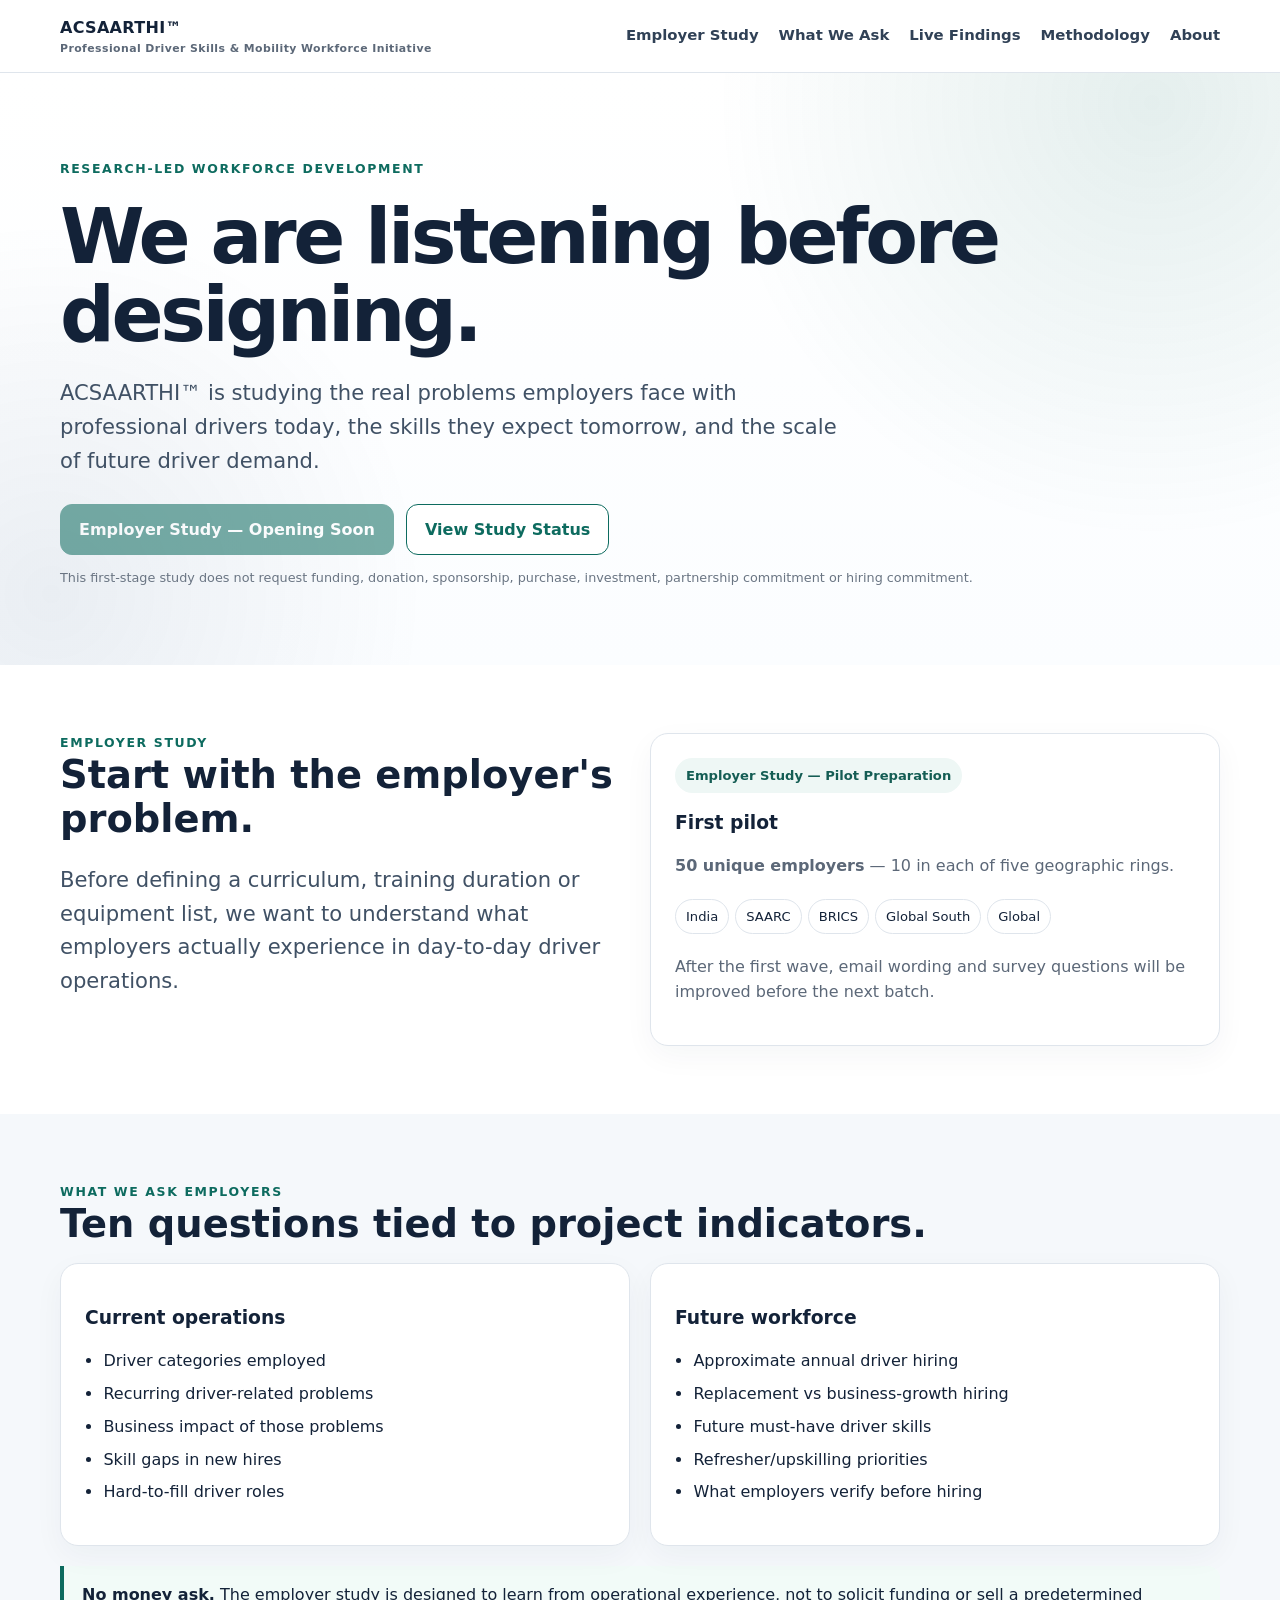
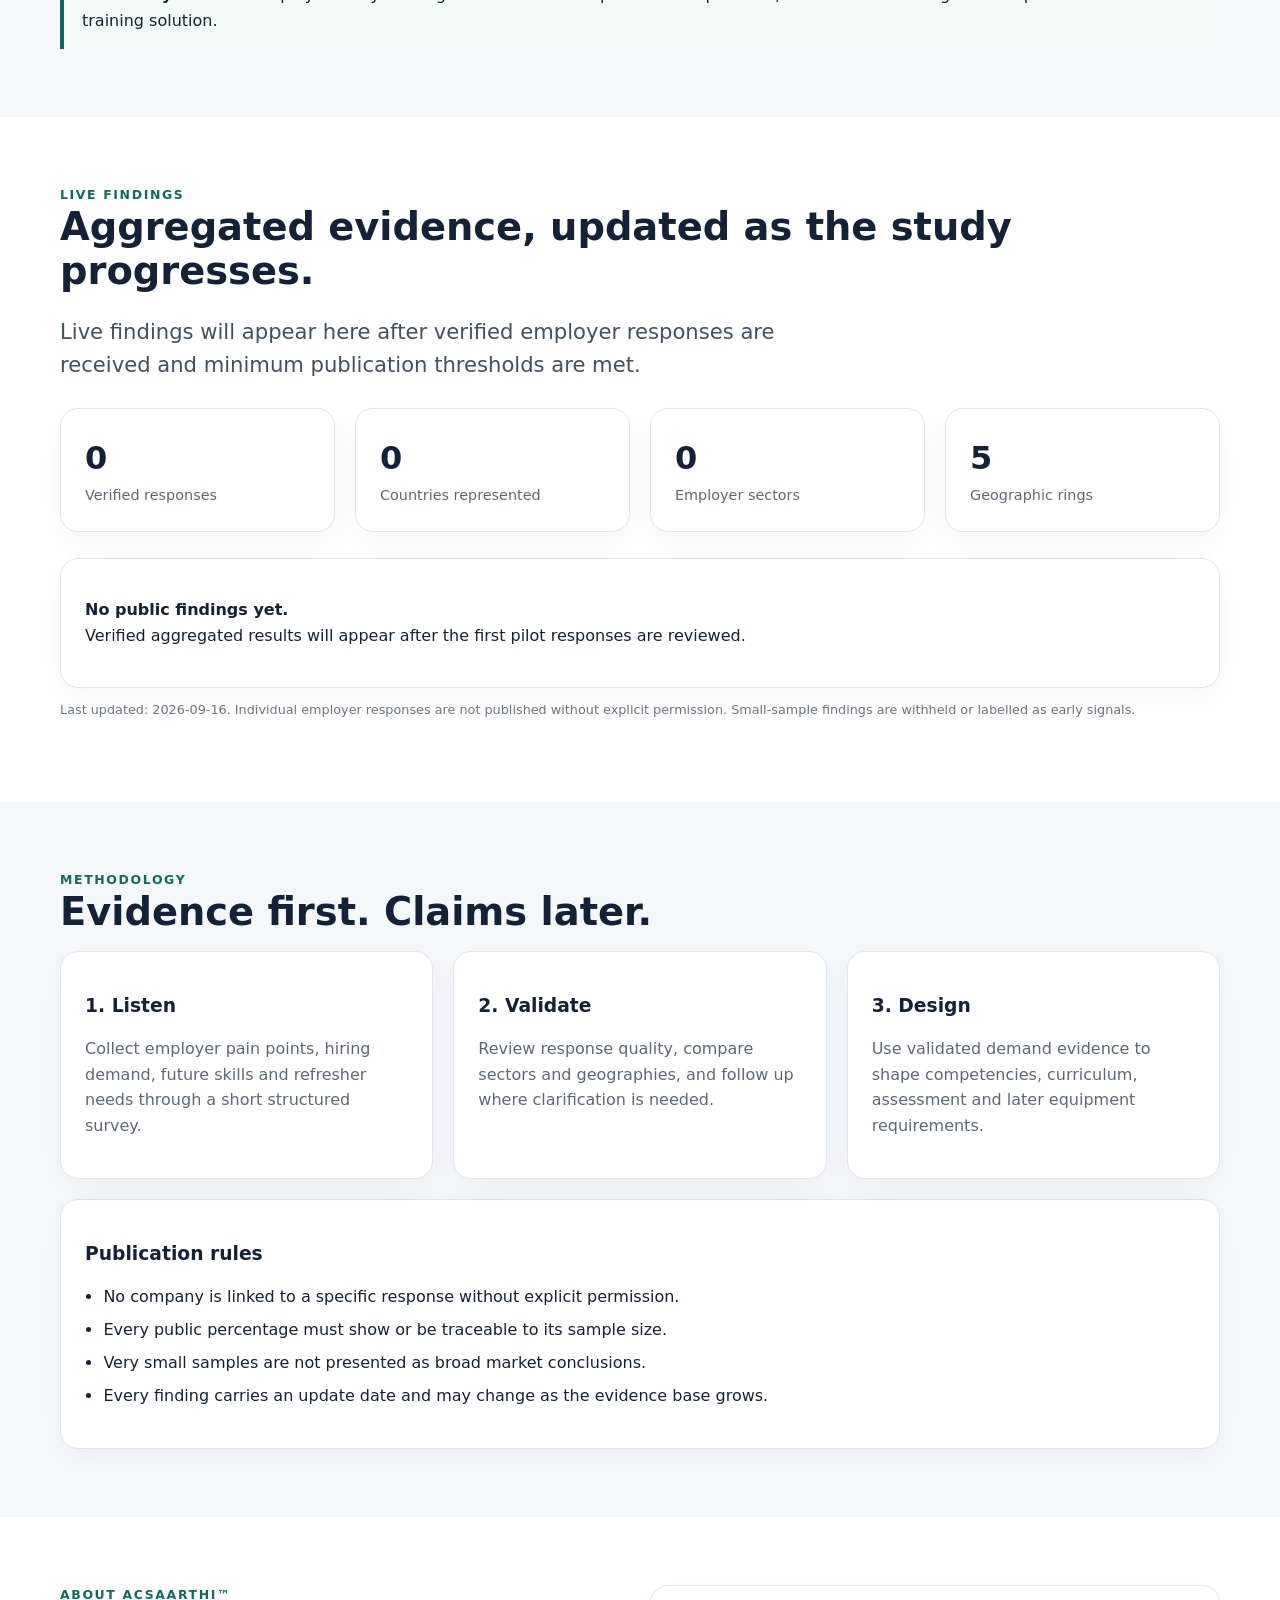
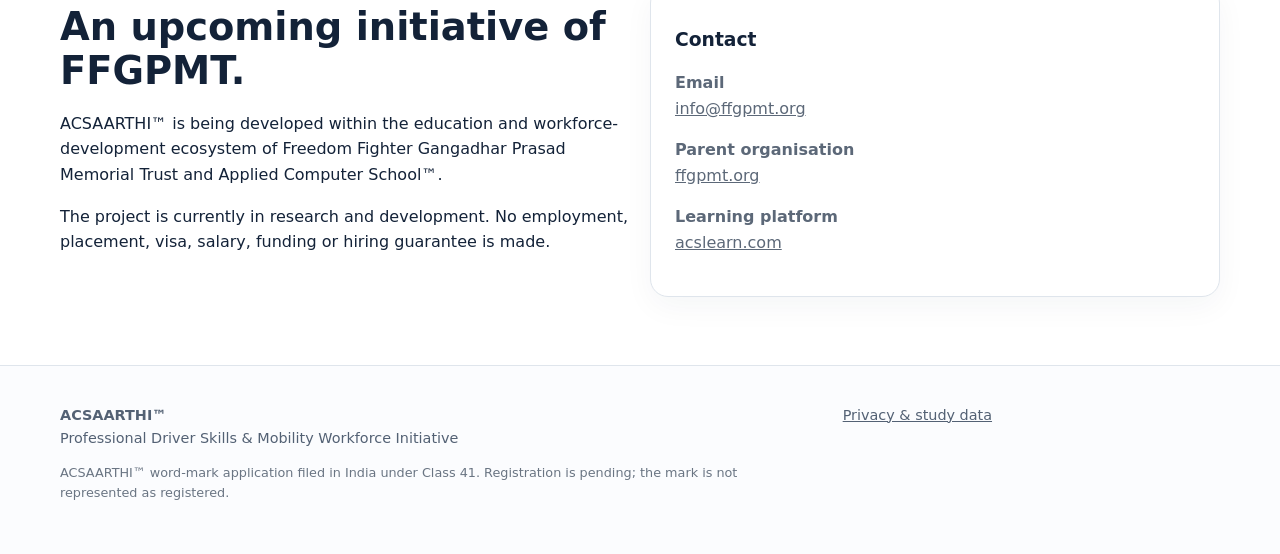
==== index.html @ 0176ae98 "Add files via upload" ====
<!doctype html><html lang="en"><head><meta charset="utf-8"><meta name="viewport" content="width=device-width,initial-scale=1"><title>ACSAARTHI™ | Professional Driver Skills & Mobility Workforce Initiative</title><meta name="description" content="ACSAARTHI™ is an evidence-led initiative studying employer driver-workforce problems, hiring demand, future skills and refresher needs before designing training solutions."><link rel="canonical" href="https://acsaarthi.com/"><link rel="stylesheet" href="styles.css"><meta property="og:title" content="ACSAARTHI™"><meta property="og:description" content="We are listening before designing. Employer-led evidence for professional driver skills and mobility workforce development."><meta property="og:url" content="https://acsaarthi.com/"><meta property="og:type" content="website"></head><body><header class="site-header"><div class="container nav"><a class="brand" href="/">ACSAARTHI™<small>Professional Driver Skills & Mobility Workforce Initiative</small></a><nav class="nav-links"><a href="#study">Employer Study</a><a href="#questions">What We Ask</a><a href="#findings">Live Findings</a><a href="#methodology">Methodology</a><a href="#about">About</a></nav></div></header><main><section class="hero"><div class="container"><div class="eyebrow">Research-led workforce development</div><h1>We are listening before designing.</h1><p class="lead">ACSAARTHI™ is studying the real problems employers face with professional drivers today, the skills they expect tomorrow, and the scale of future driver demand.</p><div class="actions"><a class="btn disabled" aria-disabled="true" href="#">Employer Study — Opening Soon</a><a class="btn secondary" href="#findings">View Study Status</a></div><p class="legal">This first-stage study does not request funding, donation, sponsorship, purchase, investment, partnership commitment or hiring commitment.</p></div></section><section id="study"><div class="container grid grid-2"><div><div class="eyebrow">Employer Study</div><h2>Start with the employer's problem.</h2><p class="lead">Before defining a curriculum, training duration or equipment list, we want to understand what employers actually experience in day-to-day driver operations.</p></div><div class="card"><div class="status" data-study-status>Employer Study — Pilot Preparation</div><h3>First pilot</h3><p><strong>50 unique employers</strong> — 10 in each of five geographic rings.</p><div><span class="badge">India</span><span class="badge">SAARC</span><span class="badge">BRICS</span><span class="badge">Global South</span><span class="badge">Global</span></div><p>After the first wave, email wording and survey questions will be improved before the next batch.</p></div></div></section><section id="questions" class="section-soft"><div class="container"><div class="eyebrow">What We Ask Employers</div><h2>Ten questions tied to project indicators.</h2><div class="grid grid-2"><div class="card"><h3>Current operations</h3><ul class="list-clean"><li>Driver categories employed</li><li>Recurring driver-related problems</li><li>Business impact of those problems</li><li>Skill gaps in new hires</li><li>Hard-to-fill driver roles</li></ul></div><div class="card"><h3>Future workforce</h3><ul class="list-clean"><li>Approximate annual driver hiring</li><li>Replacement vs business-growth hiring</li><li>Future must-have driver skills</li><li>Refresher/upskilling priorities</li><li>What employers verify before hiring</li></ul></div></div><div class="note" style="margin-top:20px"><strong>No money ask.</strong> The employer study is designed to learn from operational experience, not to solicit funding or sell a predetermined training solution.</div></div></section><section id="findings"><div class="container"><div class="eyebrow">Live Findings</div><h2>Aggregated evidence, updated as the study progresses.</h2><p class="lead" data-findings-message>Live findings will appear here after verified employer responses are received and minimum publication thresholds are met.</p><div class="grid grid-4" style="margin:26px 0"><div class="card"><div class="metric" data-respondents>0</div><div class="metric-label">Verified responses</div></div><div class="card"><div class="metric" data-countries>0</div><div class="metric-label">Countries represented</div></div><div class="card"><div class="metric" data-sectors>0</div><div class="metric-label">Employer sectors</div></div><div class="card"><div class="metric" data-rings>5</div><div class="metric-label">Geographic rings</div></div></div><div class="card"><div class="findings-list" data-findings-list></div></div><p class="legal">Last updated: <span data-updated>2026-09-16</span>. Individual employer responses are not published without explicit permission. Small-sample findings are withheld or labelled as early signals.</p></div></section><section id="methodology" class="section-soft"><div class="container"><div class="eyebrow">Methodology</div><h2>Evidence first. Claims later.</h2><div class="grid grid-3"><div class="card"><h3>1. Listen</h3><p>Collect employer pain points, hiring demand, future skills and refresher needs through a short structured survey.</p></div><div class="card"><h3>2. Validate</h3><p>Review response quality, compare sectors and geographies, and follow up where clarification is needed.</p></div><div class="card"><h3>3. Design</h3><p>Use validated demand evidence to shape competencies, curriculum, assessment and later equipment requirements.</p></div></div><div class="card" style="margin-top:20px"><h3>Publication rules</h3><ul class="list-clean"><li>No company is linked to a specific response without explicit permission.</li><li>Every public percentage must show or be traceable to its sample size.</li><li>Very small samples are not presented as broad market conclusions.</li><li>Every finding carries an update date and may change as the evidence base grows.</li></ul></div></div></section><section id="about"><div class="container grid grid-2"><div><div class="eyebrow">About ACSAARTHI™</div><h2>An upcoming initiative of FFGPMT.</h2><p>ACSAARTHI™ is being developed within the education and workforce-development ecosystem of Freedom Fighter Gangadhar Prasad Memorial Trust and Applied Computer School™.</p><p>The project is currently in research and development. No employment, placement, visa, salary, funding or hiring guarantee is made.</p></div><div class="card"><h3>Contact</h3><p><strong>Email</strong><br><a href="mailto:info@ffgpmt.org">info@ffgpmt.org</a></p><p><strong>Parent organisation</strong><br><a href="https://ffgpmt.org/">ffgpmt.org</a></p><p><strong>Learning platform</strong><br><a href="https://acslearn.com/">acslearn.com</a></p></div></div></section></main><footer><div class="container footer-grid"><div><strong>ACSAARTHI™</strong><br>Professional Driver Skills & Mobility Workforce Initiative<p class="legal">ACSAARTHI™ word-mark application filed in India under Class 41. Registration is pending; the mark is not represented as registered.</p></div><div><a href="/privacy.html">Privacy & study data</a></div></div></footer><script src="js/findings.js"></script></body></html>
---- styles.css ----
:root{--ink:#132238;--muted:#5c6878;--line:#dfe5ec;--soft:#f5f8fb;--accent:#0d6b5f;--accent2:#183a63;--white:#fff;--max:1160px;--radius:18px}*{box-sizing:border-box}html{scroll-behavior:smooth}body{margin:0;font-family:system-ui,-apple-system,BlinkMacSystemFont,"Segoe UI",Roboto,Arial,sans-serif;color:var(--ink);background:#fff;line-height:1.6}a{color:inherit}.container{width:min(92%,var(--max));margin:auto}.site-header{position:sticky;top:0;z-index:20;background:rgba(255,255,255,.96);border-bottom:1px solid var(--line);backdrop-filter:blur(8px)}.nav{display:flex;align-items:center;justify-content:space-between;gap:22px;min-height:72px}.brand{text-decoration:none;font-weight:800;letter-spacing:.02em}.brand small{display:block;color:var(--muted);font-size:.68rem;font-weight:600;letter-spacing:.04em}.nav-links{display:flex;gap:20px;flex-wrap:wrap}.nav-links a{text-decoration:none;font-weight:650;font-size:.93rem;color:#304156}.hero{padding:86px 0 64px;background:radial-gradient(circle at 90% 5%,rgba(13,107,95,.11),transparent 34%),radial-gradient(circle at 4% 88%,rgba(24,58,99,.08),transparent 28%),linear-gradient(180deg,#fff,#fbfdff)}.eyebrow{text-transform:uppercase;letter-spacing:.13em;font-size:.78rem;font-weight:800;color:var(--accent)}h1{font-size:clamp(2.35rem,6vw,5.1rem);line-height:1.02;margin:.25em 0 .28em;letter-spacing:-.045em}h2{font-size:clamp(1.7rem,3vw,2.6rem);line-height:1.15;margin:0 0 .45em}h3{line-height:1.2}.lead{font-size:clamp(1.08rem,2vw,1.32rem);max-width:790px;color:#405165}.actions{display:flex;gap:12px;flex-wrap:wrap;margin-top:26px}.btn{display:inline-flex;align-items:center;justify-content:center;padding:12px 18px;border-radius:12px;text-decoration:none;font-weight:750;border:1px solid var(--accent);background:var(--accent);color:white}.btn.secondary{background:white;color:var(--accent)}.btn.disabled{opacity:.55;pointer-events:none}section{padding:68px 0}.section-soft{background:var(--soft)}.grid{display:grid;gap:20px}.grid-2{grid-template-columns:repeat(2,minmax(0,1fr))}.grid-3{grid-template-columns:repeat(3,minmax(0,1fr))}.grid-4{grid-template-columns:repeat(4,minmax(0,1fr))}.card{border:1px solid var(--line);border-radius:var(--radius);padding:24px;background:white;box-shadow:0 10px 30px rgba(20,40,70,.045)}.card p{color:var(--muted)}.kicker{font-weight:800;color:var(--accent2);font-size:.82rem;text-transform:uppercase;letter-spacing:.09em}.metric{font-size:2rem;font-weight:850;letter-spacing:-.03em}.metric-label{color:var(--muted);font-size:.9rem}.note{border-left:4px solid var(--accent);background:#f2fbf8;padding:16px 18px;border-radius:0 12px 12px 0}.status{display:inline-flex;align-items:center;gap:8px;padding:7px 11px;border-radius:999px;background:#eef7f5;color:#145d54;font-size:.82rem;font-weight:800}.list-clean{padding-left:1.15em}.list-clean li{margin:.45em 0}footer{padding:38px 0;border-top:1px solid var(--line);background:#fbfcfe;color:#536174;font-size:.9rem}.footer-grid{display:grid;grid-template-columns:2fr 1fr;gap:28px}.legal{font-size:.8rem;color:#6a7583}.badge{display:inline-block;border:1px solid var(--line);border-radius:999px;padding:6px 10px;margin:4px 6px 4px 0;font-size:.82rem;background:white}.findings-list{display:grid;gap:12px}.finding-row{padding:14px 0;border-bottom:1px solid var(--line)}.finding-row:last-child{border-bottom:0}@media(max-width:820px){.nav{align-items:flex-start;padding:14px 0}.nav-links{display:none}.grid-2,.grid-3,.grid-4,.footer-grid{grid-template-columns:1fr}.hero{padding-top:62px}}
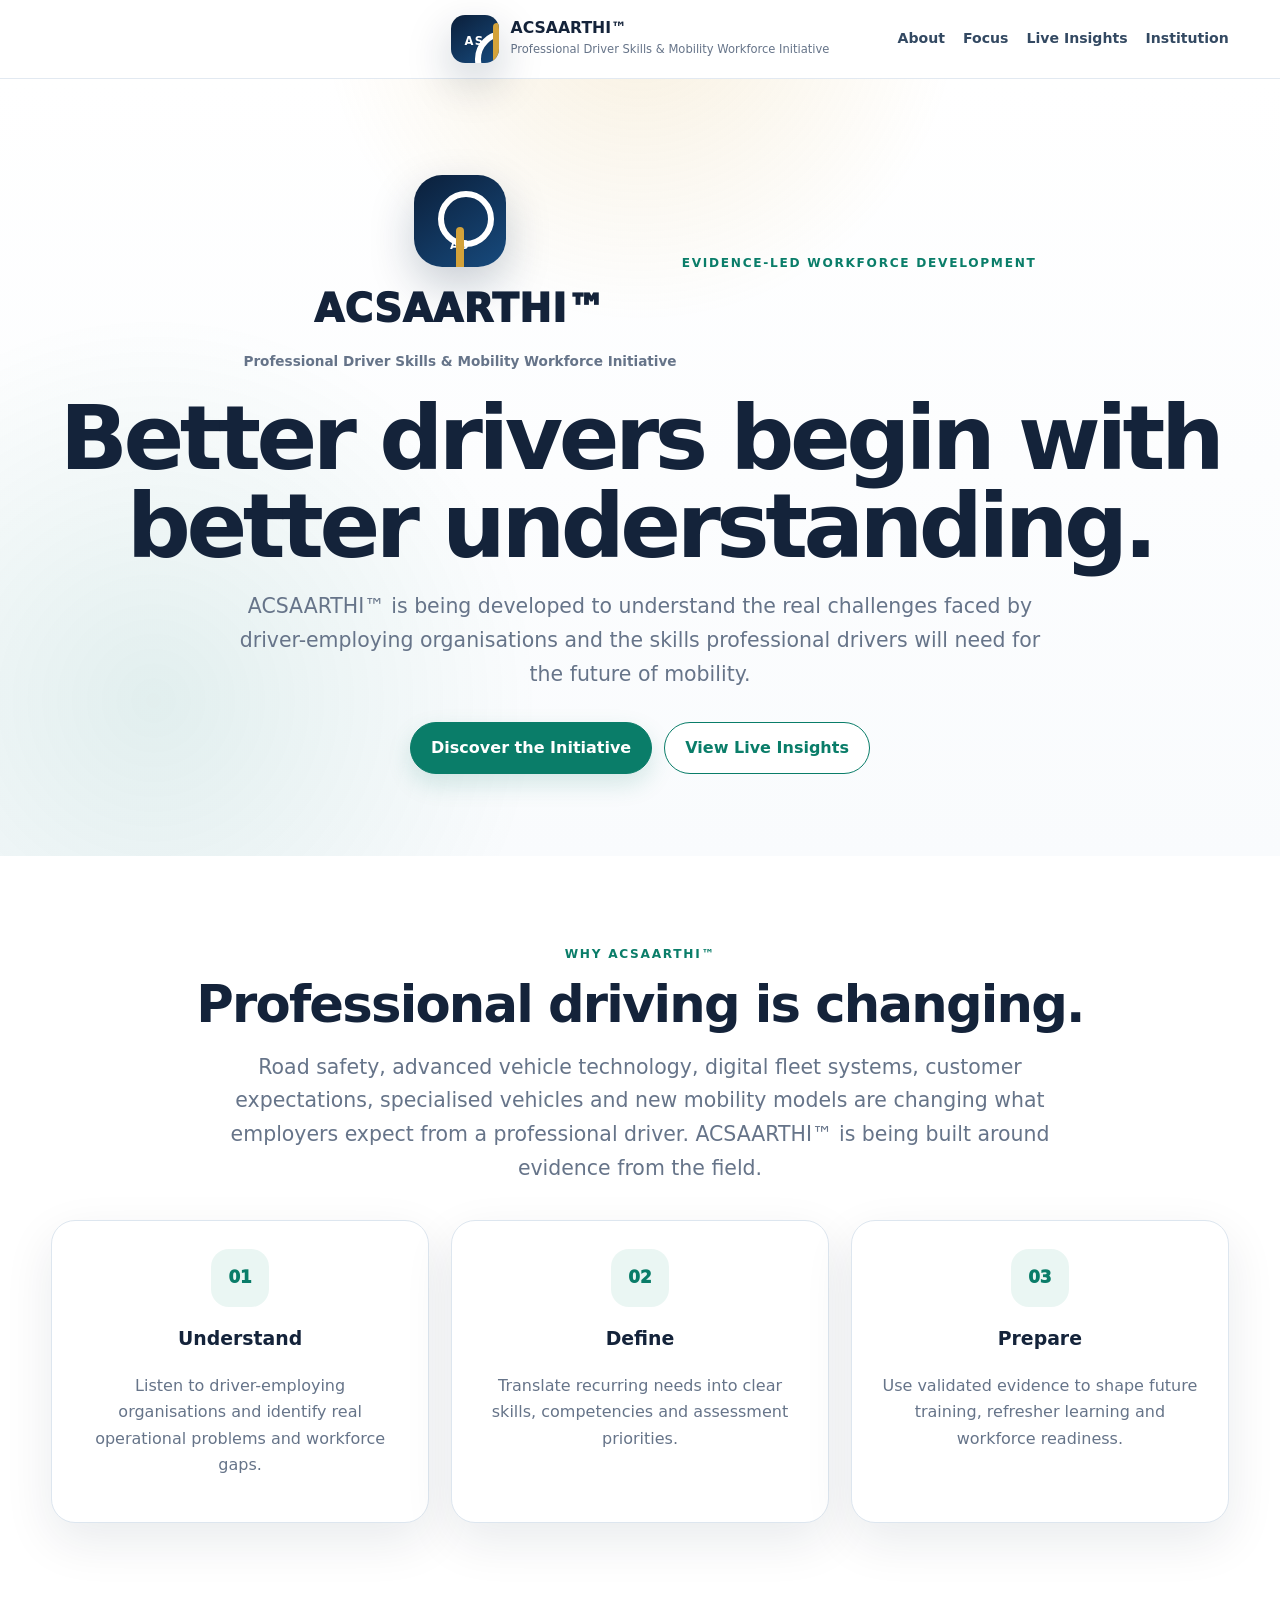
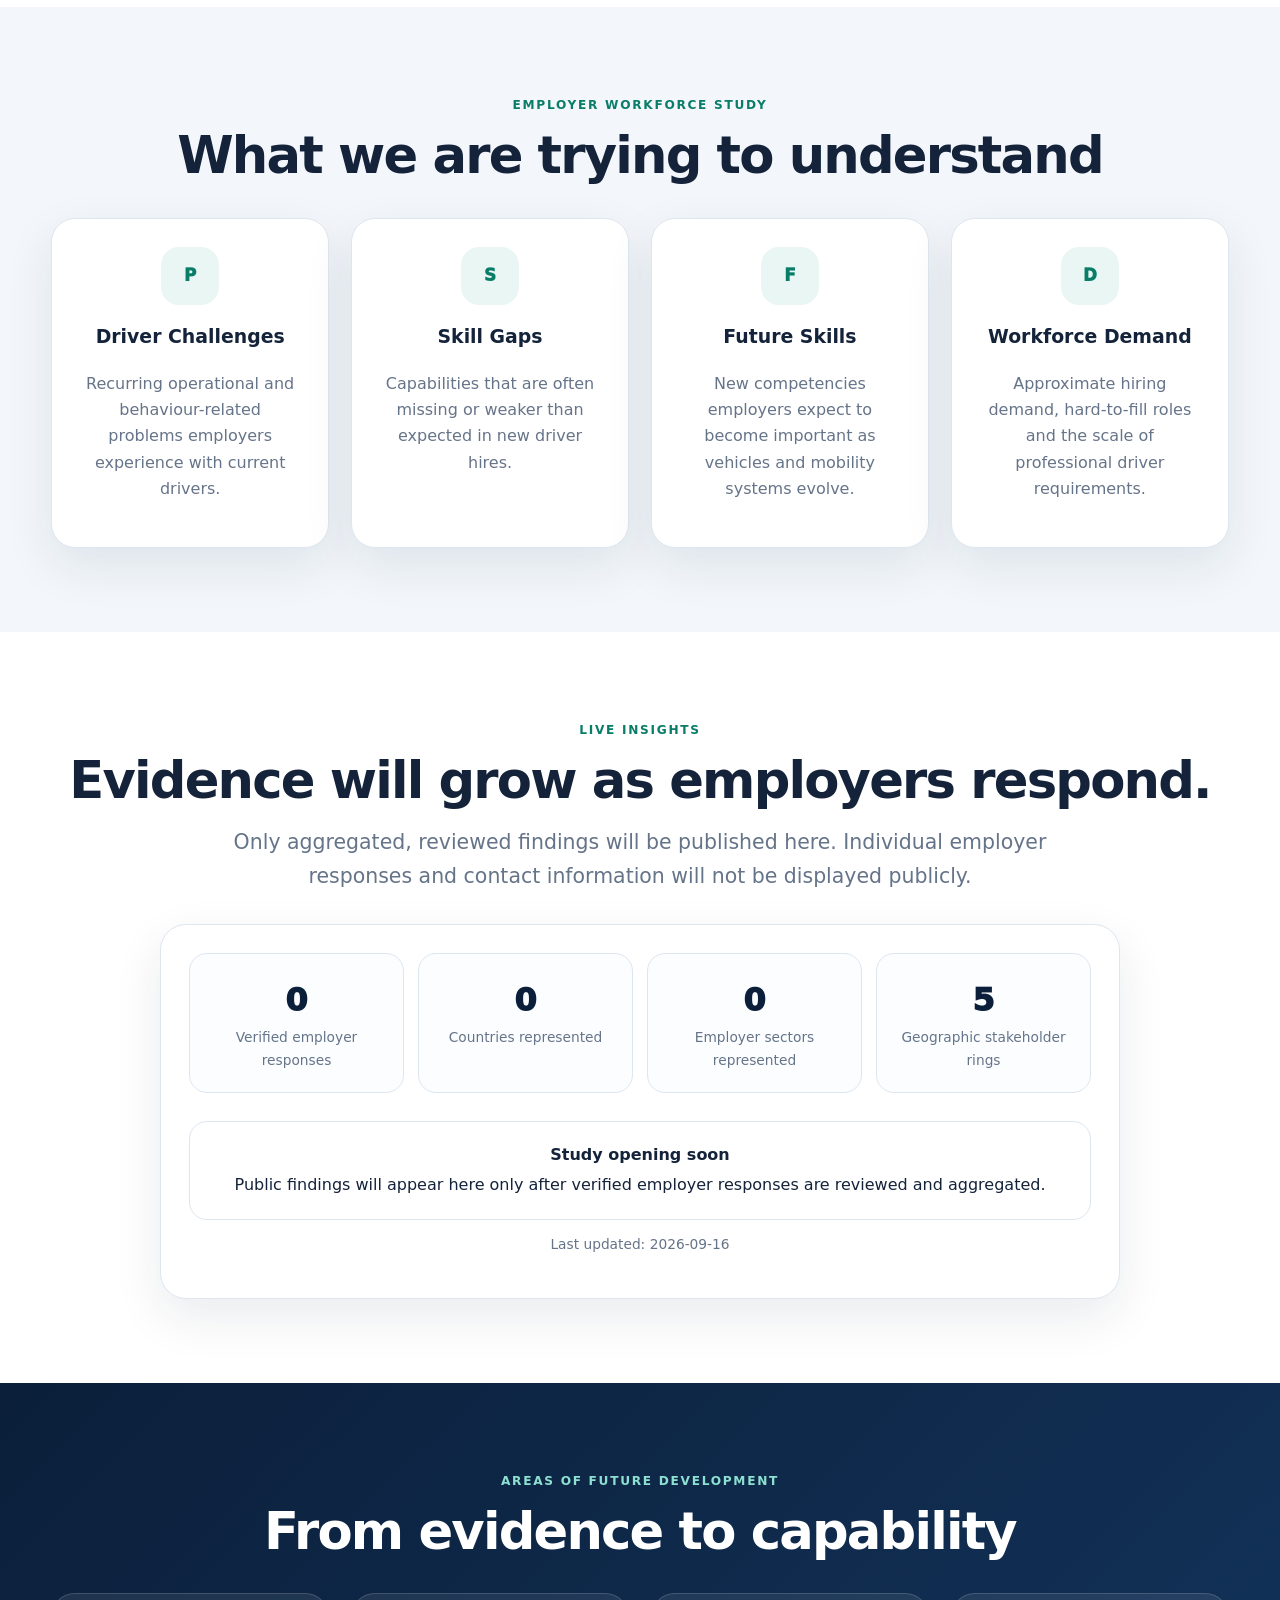
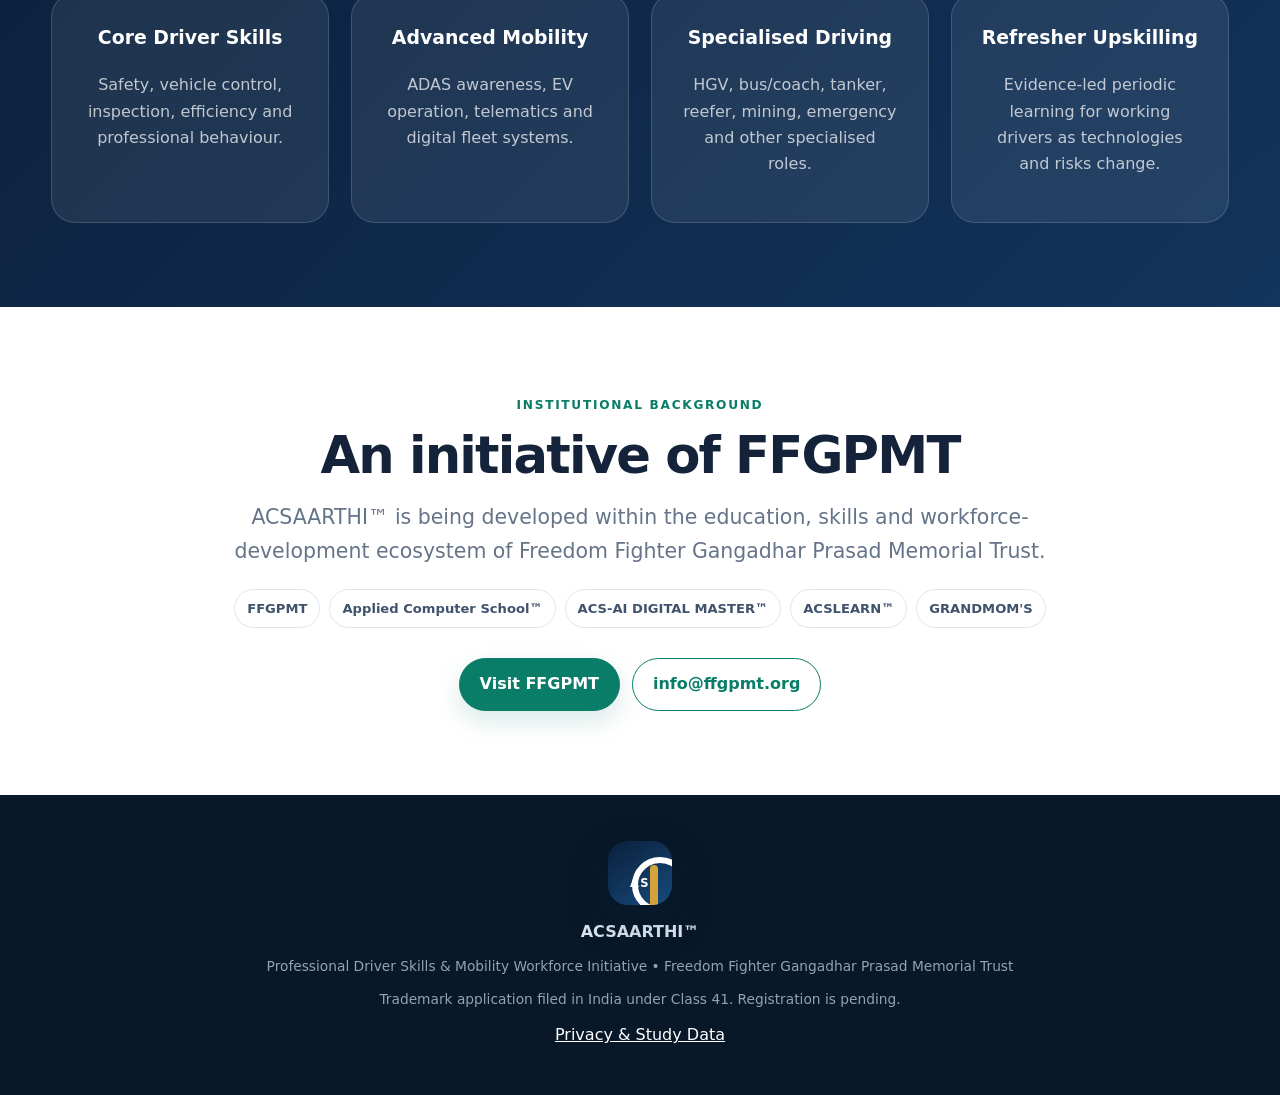
==== commit 393b6b72: "Add files via upload" ====
--- a/index.html
+++ b/index.html
@@ -1 +1,131 @@
-<!doctype html><html lang="en"><head><meta charset="utf-8"><meta name="viewport" content="width=device-width,initial-scale=1"><title>ACSAARTHI™ | Professional Driver Skills & Mobility Workforce Initiative</title><meta name="description" content="ACSAARTHI™ is an evidence-led initiative studying employer driver-workforce problems, hiring demand, future skills and refresher needs before designing training solutions."><link rel="canonical" href="https://acsaarthi.com/"><link rel="stylesheet" href="styles.css"><meta property="og:title" content="ACSAARTHI™"><meta property="og:description" content="We are listening before designing. Employer-led evidence for professional driver skills and mobility workforce development."><meta property="og:url" content="https://acsaarthi.com/"><meta property="og:type" content="website"></head><body><header class="site-header"><div class="container nav"><a class="brand" href="/">ACSAARTHI™<small>Professional Driver Skills & Mobility Workforce Initiative</small></a><nav class="nav-links"><a href="#study">Employer Study</a><a href="#questions">What We Ask</a><a href="#findings">Live Findings</a><a href="#methodology">Methodology</a><a href="#about">About</a></nav></div></header><main><section class="hero"><div class="container"><div class="eyebrow">Research-led workforce development</div><h1>We are listening before designing.</h1><p class="lead">ACSAARTHI™ is studying the real problems employers face with professional drivers today, the skills they expect tomorrow, and the scale of future driver demand.</p><div class="actions"><a class="btn disabled" aria-disabled="true" href="#">Employer Study — Opening Soon</a><a class="btn secondary" href="#findings">View Study Status</a></div><p class="legal">This first-stage study does not request funding, donation, sponsorship, purchase, investment, partnership commitment or hiring commitment.</p></div></section><section id="study"><div class="container grid grid-2"><div><div class="eyebrow">Employer Study</div><h2>Start with the employer's problem.</h2><p class="lead">Before defining a curriculum, training duration or equipment list, we want to understand what employers actually experience in day-to-day driver operations.</p></div><div class="card"><div class="status" data-study-status>Employer Study — Pilot Preparation</div><h3>First pilot</h3><p><strong>50 unique employers</strong> — 10 in each of five geographic rings.</p><div><span class="badge">India</span><span class="badge">SAARC</span><span class="badge">BRICS</span><span class="badge">Global South</span><span class="badge">Global</span></div><p>After the first wave, email wording and survey questions will be improved before the next batch.</p></div></div></section><section id="questions" class="section-soft"><div class="container"><div class="eyebrow">What We Ask Employers</div><h2>Ten questions tied to project indicators.</h2><div class="grid grid-2"><div class="card"><h3>Current operations</h3><ul class="list-clean"><li>Driver categories employed</li><li>Recurring driver-related problems</li><li>Business impact of those problems</li><li>Skill gaps in new hires</li><li>Hard-to-fill driver roles</li></ul></div><div class="card"><h3>Future workforce</h3><ul class="list-clean"><li>Approximate annual driver hiring</li><li>Replacement vs business-growth hiring</li><li>Future must-have driver skills</li><li>Refresher/upskilling priorities</li><li>What employers verify before hiring</li></ul></div></div><div class="note" style="margin-top:20px"><strong>No money ask.</strong> The employer study is designed to learn from operational experience, not to solicit funding or sell a predetermined training solution.</div></div></section><section id="findings"><div class="container"><div class="eyebrow">Live Findings</div><h2>Aggregated evidence, updated as the study progresses.</h2><p class="lead" data-findings-message>Live findings will appear here after verified employer responses are received and minimum publication thresholds are met.</p><div class="grid grid-4" style="margin:26px 0"><div class="card"><div class="metric" data-respondents>0</div><div class="metric-label">Verified responses</div></div><div class="card"><div class="metric" data-countries>0</div><div class="metric-label">Countries represented</div></div><div class="card"><div class="metric" data-sectors>0</div><div class="metric-label">Employer sectors</div></div><div class="card"><div class="metric" data-rings>5</div><div class="metric-label">Geographic rings</div></div></div><div class="card"><div class="findings-list" data-findings-list></div></div><p class="legal">Last updated: <span data-updated>2026-09-16</span>. Individual employer responses are not published without explicit permission. Small-sample findings are withheld or labelled as early signals.</p></div></section><section id="methodology" class="section-soft"><div class="container"><div class="eyebrow">Methodology</div><h2>Evidence first. Claims later.</h2><div class="grid grid-3"><div class="card"><h3>1. Listen</h3><p>Collect employer pain points, hiring demand, future skills and refresher needs through a short structured survey.</p></div><div class="card"><h3>2. Validate</h3><p>Review response quality, compare sectors and geographies, and follow up where clarification is needed.</p></div><div class="card"><h3>3. Design</h3><p>Use validated demand evidence to shape competencies, curriculum, assessment and later equipment requirements.</p></div></div><div class="card" style="margin-top:20px"><h3>Publication rules</h3><ul class="list-clean"><li>No company is linked to a specific response without explicit permission.</li><li>Every public percentage must show or be traceable to its sample size.</li><li>Very small samples are not presented as broad market conclusions.</li><li>Every finding carries an update date and may change as the evidence base grows.</li></ul></div></div></section><section id="about"><div class="container grid grid-2"><div><div class="eyebrow">About ACSAARTHI™</div><h2>An upcoming initiative of FFGPMT.</h2><p>ACSAARTHI™ is being developed within the education and workforce-development ecosystem of Freedom Fighter Gangadhar Prasad Memorial Trust and Applied Computer School™.</p><p>The project is currently in research and development. No employment, placement, visa, salary, funding or hiring guarantee is made.</p></div><div class="card"><h3>Contact</h3><p><strong>Email</strong><br><a href="mailto:info@ffgpmt.org">info@ffgpmt.org</a></p><p><strong>Parent organisation</strong><br><a href="https://ffgpmt.org/">ffgpmt.org</a></p><p><strong>Learning platform</strong><br><a href="https://acslearn.com/">acslearn.com</a></p></div></div></section></main><footer><div class="container footer-grid"><div><strong>ACSAARTHI™</strong><br>Professional Driver Skills & Mobility Workforce Initiative<p class="legal">ACSAARTHI™ word-mark application filed in India under Class 41. Registration is pending; the mark is not represented as registered.</p></div><div><a href="/privacy.html">Privacy & study data</a></div></div></footer><script src="js/findings.js"></script></body></html>+<!doctype html>
+<html lang="en">
+<head>
+<meta charset="utf-8"><meta name="viewport" content="width=device-width,initial-scale=1">
+<title>ACSAARTHI™ | Professional Driver Skills & Mobility Workforce Initiative</title>
+<meta name="description" content="ACSAARTHI™ is an evidence-led professional driver skills and mobility workforce initiative of FFGPMT.">
+<link rel="canonical" href="https://acsaarthi.com/">
+<link rel="stylesheet" href="styles.css">
+<meta property="og:title" content="ACSAARTHI™">
+<meta property="og:description" content="Professional Driver Skills & Mobility Workforce Initiative">
+<meta property="og:url" content="https://acsaarthi.com/">
+<meta property="og:type" content="website">
+</head>
+<body>
+<header class="site-header">
+  <div class="container nav">
+    <a class="header-logo" href="/">
+      <div class="wordmark-mark" style="width:48px;height:48px;border-radius:14px;margin:0"><span>AS</span></div>
+      <div><strong>ACSAARTHI™</strong><span>Professional Driver Skills & Mobility Workforce Initiative</span></div>
+    </a>
+    <nav class="nav-links"><a href="#about">About</a><a href="#focus">Focus</a><a href="#insights">Live Insights</a><a href="#institution">Institution</a></nav>
+  </div>
+</header>
+
+<main>
+<section class="hero center">
+  <div class="container">
+    <div class="wordmark">
+      <div class="wordmark-mark"><span>AS</span></div>
+      <div class="wordmark-name">ACSAARTHI™</div>
+      <div class="wordmark-sub">Professional Driver Skills & Mobility Workforce Initiative</div>
+    </div>
+    <div class="eyebrow">Evidence-led workforce development</div>
+    <h1>Better drivers begin with better understanding.</h1>
+    <p class="lead">ACSAARTHI™ is being developed to understand the real challenges faced by driver-employing organisations and the skills professional drivers will need for the future of mobility.</p>
+    <div class="actions">
+      <a class="btn" href="#about">Discover the Initiative</a>
+      <a class="btn alt" href="#insights">View Live Insights</a>
+    </div>
+  </div>
+</section>
+
+<section id="about" class="section center">
+  <div class="container">
+    <div class="eyebrow">Why ACSAARTHI™</div>
+    <h2>Professional driving is changing.</h2>
+    <p class="lead">Road safety, advanced vehicle technology, digital fleet systems, customer expectations, specialised vehicles and new mobility models are changing what employers expect from a professional driver. ACSAARTHI™ is being built around evidence from the field.</p>
+    <div class="grid grid-3" style="margin-top:34px">
+      <div class="card"><div class="icon">01</div><h3>Understand</h3><p>Listen to driver-employing organisations and identify real operational problems and workforce gaps.</p></div>
+      <div class="card"><div class="icon">02</div><h3>Define</h3><p>Translate recurring needs into clear skills, competencies and assessment priorities.</p></div>
+      <div class="card"><div class="icon">03</div><h3>Prepare</h3><p>Use validated evidence to shape future training, refresher learning and workforce readiness.</p></div>
+    </div>
+  </div>
+</section>
+
+<section id="focus" class="section soft center">
+  <div class="container">
+    <div class="eyebrow">Employer Workforce Study</div>
+    <h2>What we are trying to understand</h2>
+    <div class="grid grid-4" style="margin-top:34px">
+      <div class="card"><div class="icon">P</div><h3>Driver Challenges</h3><p>Recurring operational and behaviour-related problems employers experience with current drivers.</p></div>
+      <div class="card"><div class="icon">S</div><h3>Skill Gaps</h3><p>Capabilities that are often missing or weaker than expected in new driver hires.</p></div>
+      <div class="card"><div class="icon">F</div><h3>Future Skills</h3><p>New competencies employers expect to become important as vehicles and mobility systems evolve.</p></div>
+      <div class="card"><div class="icon">D</div><h3>Workforce Demand</h3><p>Approximate hiring demand, hard-to-fill roles and the scale of professional driver requirements.</p></div>
+    </div>
+  </div>
+</section>
+
+<section id="insights" class="section center">
+  <div class="container">
+    <div class="eyebrow">Live Insights</div>
+    <h2>Evidence will grow as employers respond.</h2>
+    <p class="lead">Only aggregated, reviewed findings will be published here. Individual employer responses and contact information will not be displayed publicly.</p>
+    <div class="live-panel">
+      <div class="findings-grid">
+        <div class="finding-box"><div class="num" data-responses>0</div><div class="small">Verified employer responses</div></div>
+        <div class="finding-box"><div class="num" data-countries>0</div><div class="small">Countries represented</div></div>
+        <div class="finding-box"><div class="num" data-sectors>0</div><div class="small">Employer sectors represented</div></div>
+        <div class="finding-box"><div class="num">5</div><div class="small">Geographic stakeholder rings</div></div>
+      </div>
+      <div class="legal-list" data-finding-list></div>
+      <p class="small">Last updated: <span data-updated>2026-09-16</span></p>
+    </div>
+  </div>
+</section>
+
+<section class="section dark center">
+  <div class="container">
+    <div class="eyebrow">Areas of Future Development</div>
+    <h2>From evidence to capability</h2>
+    <div class="grid grid-4" style="margin-top:34px">
+      <div class="card"><h3>Core Driver Skills</h3><p>Safety, vehicle control, inspection, efficiency and professional behaviour.</p></div>
+      <div class="card"><h3>Advanced Mobility</h3><p>ADAS awareness, EV operation, telematics and digital fleet systems.</p></div>
+      <div class="card"><h3>Specialised Driving</h3><p>HGV, bus/coach, tanker, reefer, mining, emergency and other specialised roles.</p></div>
+      <div class="card"><h3>Refresher Upskilling</h3><p>Evidence-led periodic learning for working drivers as technologies and risks change.</p></div>
+    </div>
+  </div>
+</section>
+
+<section id="institution" class="section center">
+  <div class="container">
+    <div class="eyebrow">Institutional Background</div>
+    <h2>An initiative of FFGPMT</h2>
+    <p class="lead">ACSAARTHI™ is being developed within the education, skills and workforce-development ecosystem of Freedom Fighter Gangadhar Prasad Memorial Trust.</p>
+    <div class="badges">
+      <span class="badge">FFGPMT</span>
+      <span class="badge">Applied Computer School™</span>
+      <span class="badge">ACS-AI DIGITAL MASTER™</span>
+      <span class="badge">ACSLEARN™</span>
+      <span class="badge">GRANDMOM'S</span>
+    </div>
+    <div class="actions">
+      <a class="btn" href="https://ffgpmt.org/">Visit FFGPMT</a>
+      <a class="btn alt" href="mailto:info@ffgpmt.org">info@ffgpmt.org</a>
+    </div>
+  </div>
+</section>
+</main>
+
+<footer class="site-footer">
+  <div class="container">
+    <div class="wordmark-mark" style="width:64px;height:64px;border-radius:20px;margin:0 auto 14px"><span>AS</span></div>
+    <div class="footer-title">ACSAARTHI™</div>
+    <div class="footer-small">Professional Driver Skills & Mobility Workforce Initiative • Freedom Fighter Gangadhar Prasad Memorial Trust</div>
+    <div class="footer-small">Trademark application filed in India under Class 41. Registration is pending.</div>
+    <div style="margin-top:12px"><a href="/privacy.html">Privacy & Study Data</a></div>
+  </div>
+</footer>
+<script src="js/findings.js"></script>
+</body>
+</html>
--- a/styles.css
+++ b/styles.css
@@ -1,2 +1,252 @@
 
-:root{--ink:#132238;--muted:#5c6878;--line:#dfe5ec;--soft:#f5f8fb;--accent:#0d6b5f;--accent2:#183a63;--white:#fff;--max:1160px;--radius:18px}*{box-sizing:border-box}html{scroll-behavior:smooth}body{margin:0;font-family:system-ui,-apple-system,BlinkMacSystemFont,"Segoe UI",Roboto,Arial,sans-serif;color:var(--ink);background:#fff;line-height:1.6}a{color:inherit}.container{width:min(92%,var(--max));margin:auto}.site-header{position:sticky;top:0;z-index:20;background:rgba(255,255,255,.96);border-bottom:1px solid var(--line);backdrop-filter:blur(8px)}.nav{display:flex;align-items:center;justify-content:space-between;gap:22px;min-height:72px}.brand{text-decoration:none;font-weight:800;letter-spacing:.02em}.brand small{display:block;color:var(--muted);font-size:.68rem;font-weight:600;letter-spacing:.04em}.nav-links{display:flex;gap:20px;flex-wrap:wrap}.nav-links a{text-decoration:none;font-weight:650;font-size:.93rem;color:#304156}.hero{padding:86px 0 64px;background:radial-gradient(circle at 90% 5%,rgba(13,107,95,.11),transparent 34%),radial-gradient(circle at 4% 88%,rgba(24,58,99,.08),transparent 28%),linear-gradient(180deg,#fff,#fbfdff)}.eyebrow{text-transform:uppercase;letter-spacing:.13em;font-size:.78rem;font-weight:800;color:var(--accent)}h1{font-size:clamp(2.35rem,6vw,5.1rem);line-height:1.02;margin:.25em 0 .28em;letter-spacing:-.045em}h2{font-size:clamp(1.7rem,3vw,2.6rem);line-height:1.15;margin:0 0 .45em}h3{line-height:1.2}.lead{font-size:clamp(1.08rem,2vw,1.32rem);max-width:790px;color:#405165}.actions{display:flex;gap:12px;flex-wrap:wrap;margin-top:26px}.btn{display:inline-flex;align-items:center;justify-content:center;padding:12px 18px;border-radius:12px;text-decoration:none;font-weight:750;border:1px solid var(--accent);background:var(--accent);color:white}.btn.secondary{background:white;color:var(--accent)}.btn.disabled{opacity:.55;pointer-events:none}section{padding:68px 0}.section-soft{background:var(--soft)}.grid{display:grid;gap:20px}.grid-2{grid-template-columns:repeat(2,minmax(0,1fr))}.grid-3{grid-template-columns:repeat(3,minmax(0,1fr))}.grid-4{grid-template-columns:repeat(4,minmax(0,1fr))}.card{border:1px solid var(--line);border-radius:var(--radius);padding:24px;background:white;box-shadow:0 10px 30px rgba(20,40,70,.045)}.card p{color:var(--muted)}.kicker{font-weight:800;color:var(--accent2);font-size:.82rem;text-transform:uppercase;letter-spacing:.09em}.metric{font-size:2rem;font-weight:850;letter-spacing:-.03em}.metric-label{color:var(--muted);font-size:.9rem}.note{border-left:4px solid var(--accent);background:#f2fbf8;padding:16px 18px;border-radius:0 12px 12px 0}.status{display:inline-flex;align-items:center;gap:8px;padding:7px 11px;border-radius:999px;background:#eef7f5;color:#145d54;font-size:.82rem;font-weight:800}.list-clean{padding-left:1.15em}.list-clean li{margin:.45em 0}footer{padding:38px 0;border-top:1px solid var(--line);background:#fbfcfe;color:#536174;font-size:.9rem}.footer-grid{display:grid;grid-template-columns:2fr 1fr;gap:28px}.legal{font-size:.8rem;color:#6a7583}.badge{display:inline-block;border:1px solid var(--line);border-radius:999px;padding:6px 10px;margin:4px 6px 4px 0;font-size:.82rem;background:white}.findings-list{display:grid;gap:12px}.finding-row{padding:14px 0;border-bottom:1px solid var(--line)}.finding-row:last-child{border-bottom:0}@media(max-width:820px){.nav{align-items:flex-start;padding:14px 0}.nav-links{display:none}.grid-2,.grid-3,.grid-4,.footer-grid{grid-template-columns:1fr}.hero{padding-top:62px}}
+:root{
+  --navy:#0b1f3a;
+  --navy2:#13345c;
+  --emerald:#0a7d69;
+  --emerald2:#0f9b83;
+  --gold:#d3a23a;
+  --cream:#fbf8f0;
+  --mist:#f3f7fb;
+  --ink:#14233a;
+  --muted:#667489;
+  --line:#dde6ef;
+  --white:#fff;
+  --shadow:0 18px 50px rgba(11,31,58,.09);
+  --radius:24px;
+  --max:1180px;
+}
+*{box-sizing:border-box}
+html{scroll-behavior:smooth}
+body{
+  margin:0;
+  font-family:Inter,ui-sans-serif,system-ui,-apple-system,"Segoe UI",Roboto,Arial,sans-serif;
+  color:var(--ink);
+  background:#fff;
+  line-height:1.65;
+}
+a{color:inherit}
+img{max-width:100%;display:block}
+.container{width:min(92%,var(--max));margin:auto}
+.center{text-align:center}
+.section{padding:84px 0}
+.section.soft{background:var(--mist)}
+.section.dark{background:linear-gradient(135deg,var(--navy),var(--navy2));color:#fff}
+.eyebrow{
+  display:inline-block;
+  text-transform:uppercase;
+  letter-spacing:.14em;
+  font-size:.76rem;
+  font-weight:900;
+  color:var(--emerald);
+  margin-bottom:12px;
+}
+.dark .eyebrow{color:#8de0d1}
+h1,h2,h3{margin-top:0;color:inherit}
+h1{
+  font-size:clamp(2.6rem,7vw,5.9rem);
+  line-height:.98;
+  letter-spacing:-.05em;
+  margin-bottom:20px;
+}
+h2{
+  font-size:clamp(1.9rem,4vw,3.35rem);
+  line-height:1.1;
+  letter-spacing:-.035em;
+  margin-bottom:18px;
+}
+h3{font-size:1.18rem}
+.lead{
+  font-size:clamp(1.06rem,2vw,1.28rem);
+  color:var(--muted);
+  max-width:820px;
+  margin:0 auto;
+}
+.dark .lead{color:rgba(255,255,255,.78)}
+.site-header{
+  position:sticky;top:0;z-index:30;
+  background:rgba(255,255,255,.94);
+  border-bottom:1px solid rgba(221,230,239,.85);
+  backdrop-filter:blur(12px);
+}
+.nav{
+  min-height:78px;
+  display:flex;
+  align-items:center;
+  justify-content:center;
+  position:relative;
+}
+.header-logo{
+  display:flex;
+  align-items:center;
+  gap:12px;
+  text-decoration:none;
+  text-align:left;
+}
+.header-logo img{width:50px;height:50px;object-fit:contain}
+.header-logo strong{display:block;font-size:.98rem;line-height:1.1}
+.header-logo span{display:block;color:var(--muted);font-size:.72rem;margin-top:3px}
+.nav-links{
+  position:absolute;right:0;
+  display:flex;gap:18px;align-items:center;
+}
+.nav-links a{text-decoration:none;font-weight:750;font-size:.88rem;color:#334962}
+.hero{
+  padding:96px 0 82px;
+  background:
+    radial-gradient(circle at 50% -10%,rgba(211,162,58,.16),transparent 30%),
+    radial-gradient(circle at 12% 80%,rgba(10,125,105,.10),transparent 30%),
+    linear-gradient(180deg,#fff,#f9fbfd);
+}
+.hero-logo{
+  width:min(170px,38vw);
+  margin:0 auto 24px;
+  filter:drop-shadow(0 12px 24px rgba(11,31,58,.10));
+}
+.wordmark{
+  display:inline-flex;flex-direction:column;align-items:center;gap:10px;
+  margin-bottom:22px;
+}
+.wordmark-mark{
+  width:92px;height:92px;border-radius:28px;
+  background:linear-gradient(145deg,var(--navy),#174a7d);
+  box-shadow:0 18px 45px rgba(11,31,58,.22);
+  display:grid;place-items:center;
+  position:relative;overflow:hidden;
+}
+.wordmark-mark::before{
+  content:"";
+  width:44px;height:44px;border:6px solid #fff;border-radius:50%;
+  position:absolute;top:16px;left:24px;
+}
+.wordmark-mark::after{
+  content:"";
+  width:8px;height:46px;background:var(--gold);
+  position:absolute;bottom:-6px;left:42px;border-radius:6px 6px 0 0;
+}
+.wordmark-mark span{
+  position:absolute;bottom:12px;color:#fff;font-weight:900;font-size:.72rem;letter-spacing:.12em
+}
+.wordmark-name{
+  font-size:clamp(1.6rem,4vw,2.4rem);
+  font-weight:950;
+  letter-spacing:.02em;
+}
+.wordmark-sub{font-size:.85rem;color:var(--muted);font-weight:700}
+.actions{display:flex;justify-content:center;gap:12px;flex-wrap:wrap;margin-top:30px}
+.btn{
+  display:inline-flex;align-items:center;justify-content:center;
+  min-height:48px;padding:12px 20px;border-radius:999px;
+  background:var(--emerald);color:#fff;text-decoration:none;font-weight:850;
+  border:1px solid var(--emerald);
+  box-shadow:0 10px 24px rgba(10,125,105,.16);
+}
+.btn.alt{background:#fff;color:var(--emerald);box-shadow:none}
+.btn.gold{background:var(--gold);border-color:var(--gold);color:var(--navy)}
+.grid{display:grid;gap:22px}
+.grid-2{grid-template-columns:repeat(2,minmax(0,1fr))}
+.grid-3{grid-template-columns:repeat(3,minmax(0,1fr))}
+.grid-4{grid-template-columns:repeat(4,minmax(0,1fr))}
+.card{
+  background:#fff;
+  border:1px solid var(--line);
+  border-radius:var(--radius);
+  padding:28px;
+  box-shadow:var(--shadow);
+  text-align:center;
+}
+.card p{color:var(--muted)}
+.card .icon{
+  width:58px;height:58px;border-radius:18px;
+  display:grid;place-items:center;
+  margin:0 auto 16px;
+  background:#eaf6f3;
+  color:var(--emerald);
+  font-weight:950;
+  font-size:1.05rem;
+}
+.dark .card{background:rgba(255,255,255,.08);border-color:rgba(255,255,255,.15);box-shadow:none}
+.dark .card p{color:rgba(255,255,255,.72)}
+.dark .card .icon{background:rgba(255,255,255,.12);color:#fff}
+.metric{
+  font-size:clamp(2.1rem,5vw,3.5rem);
+  font-weight:950;
+  letter-spacing:-.05em;
+  color:var(--navy);
+}
+.metric-label{color:var(--muted);font-weight:700}
+.timeline{
+  max-width:940px;margin:36px auto 0;
+  display:grid;gap:16px;
+}
+.milestone{
+  display:grid;grid-template-columns:150px 1fr;
+  align-items:start;gap:18px;
+  background:#fff;border:1px solid var(--line);border-radius:20px;padding:22px;
+  box-shadow:0 10px 32px rgba(11,31,58,.05);
+  text-align:left;
+}
+.milestone .year{
+  font-weight:950;color:var(--emerald);font-size:1.1rem;text-align:center;
+}
+.milestone h3{margin-bottom:6px}
+.milestone p{margin:0;color:var(--muted)}
+.photo-strip{
+  display:grid;grid-template-columns:repeat(4,1fr);
+  gap:10px;margin-top:34px
+}
+.photo-strip img{
+  width:100%;height:180px;object-fit:cover;border-radius:18px;
+  border:1px solid var(--line)
+}
+.badges{display:flex;justify-content:center;gap:9px;flex-wrap:wrap;margin-top:20px}
+.badge{
+  display:inline-block;padding:8px 12px;border:1px solid var(--line);
+  border-radius:999px;background:#fff;font-size:.82rem;font-weight:800;color:#40536d
+}
+.dark .badge{background:rgba(255,255,255,.08);border-color:rgba(255,255,255,.18);color:#fff}
+.note{
+  max-width:900px;margin:26px auto 0;
+  padding:18px 20px;border-radius:16px;
+  background:#eef9f6;border:1px solid #cce9e2;
+  color:#315d55;text-align:center;
+}
+.site-footer{
+  padding:46px 0;
+  background:#081829;color:#d8e4ef;text-align:center;
+}
+.site-footer a{color:#fff}
+.footer-logo{
+  width:82px;margin:0 auto 14px;filter:brightness(0) invert(1);opacity:.95
+}
+.footer-title{font-weight:900}
+.footer-small{color:#8fa4b8;font-size:.86rem;max-width:820px;margin:10px auto 0}
+.legal-list{
+  max-width:940px;margin:28px auto 0;display:grid;gap:14px
+}
+.legal-row{
+  background:#fff;border:1px solid var(--line);border-radius:18px;padding:20px;text-align:center
+}
+.legal-row strong{display:block;margin-bottom:4px}
+.live-panel{
+  max-width:960px;margin:30px auto 0;
+  background:#fff;border:1px solid var(--line);border-radius:26px;padding:28px;box-shadow:var(--shadow)
+}
+.findings-grid{display:grid;grid-template-columns:repeat(4,1fr);gap:14px}
+.finding-box{border:1px solid var(--line);border-radius:18px;padding:20px;text-align:center;background:#fbfdff}
+.finding-box .num{font-size:2rem;font-weight:950;color:var(--navy)}
+.small{font-size:.86rem;color:var(--muted)}
+@media(max-width:900px){
+  .nav-links{display:none}
+  .grid-3,.grid-4,.findings-grid{grid-template-columns:1fr 1fr}
+  .photo-strip{grid-template-columns:1fr 1fr}
+}
+@media(max-width:640px){
+  .section{padding:66px 0}
+  .hero{padding:72px 0 60px}
+  .header-logo span{display:none}
+  .grid-2,.grid-3,.grid-4,.findings-grid{grid-template-columns:1fr}
+  .milestone{grid-template-columns:1fr;text-align:center}
+  .milestone .year{text-align:center}
+  .photo-strip{grid-template-columns:1fr 1fr}
+  .photo-strip img{height:130px}
+}
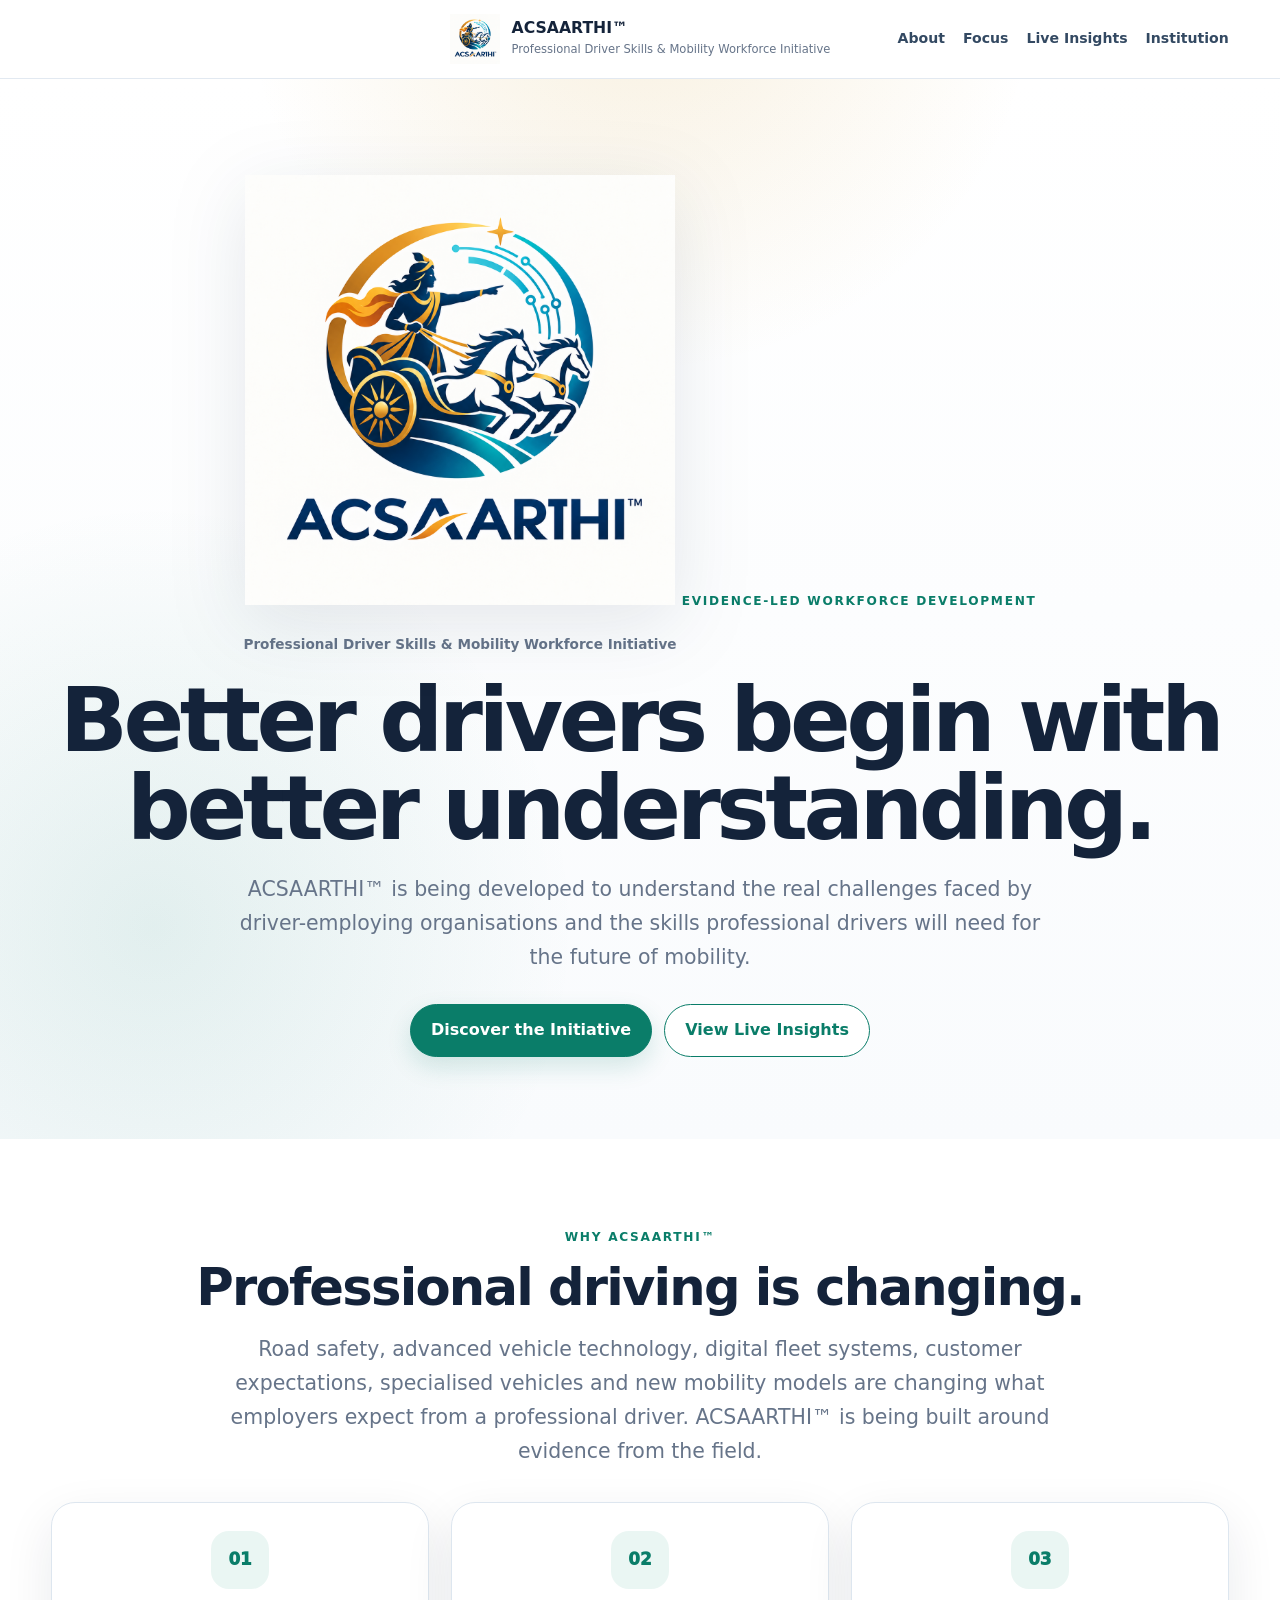
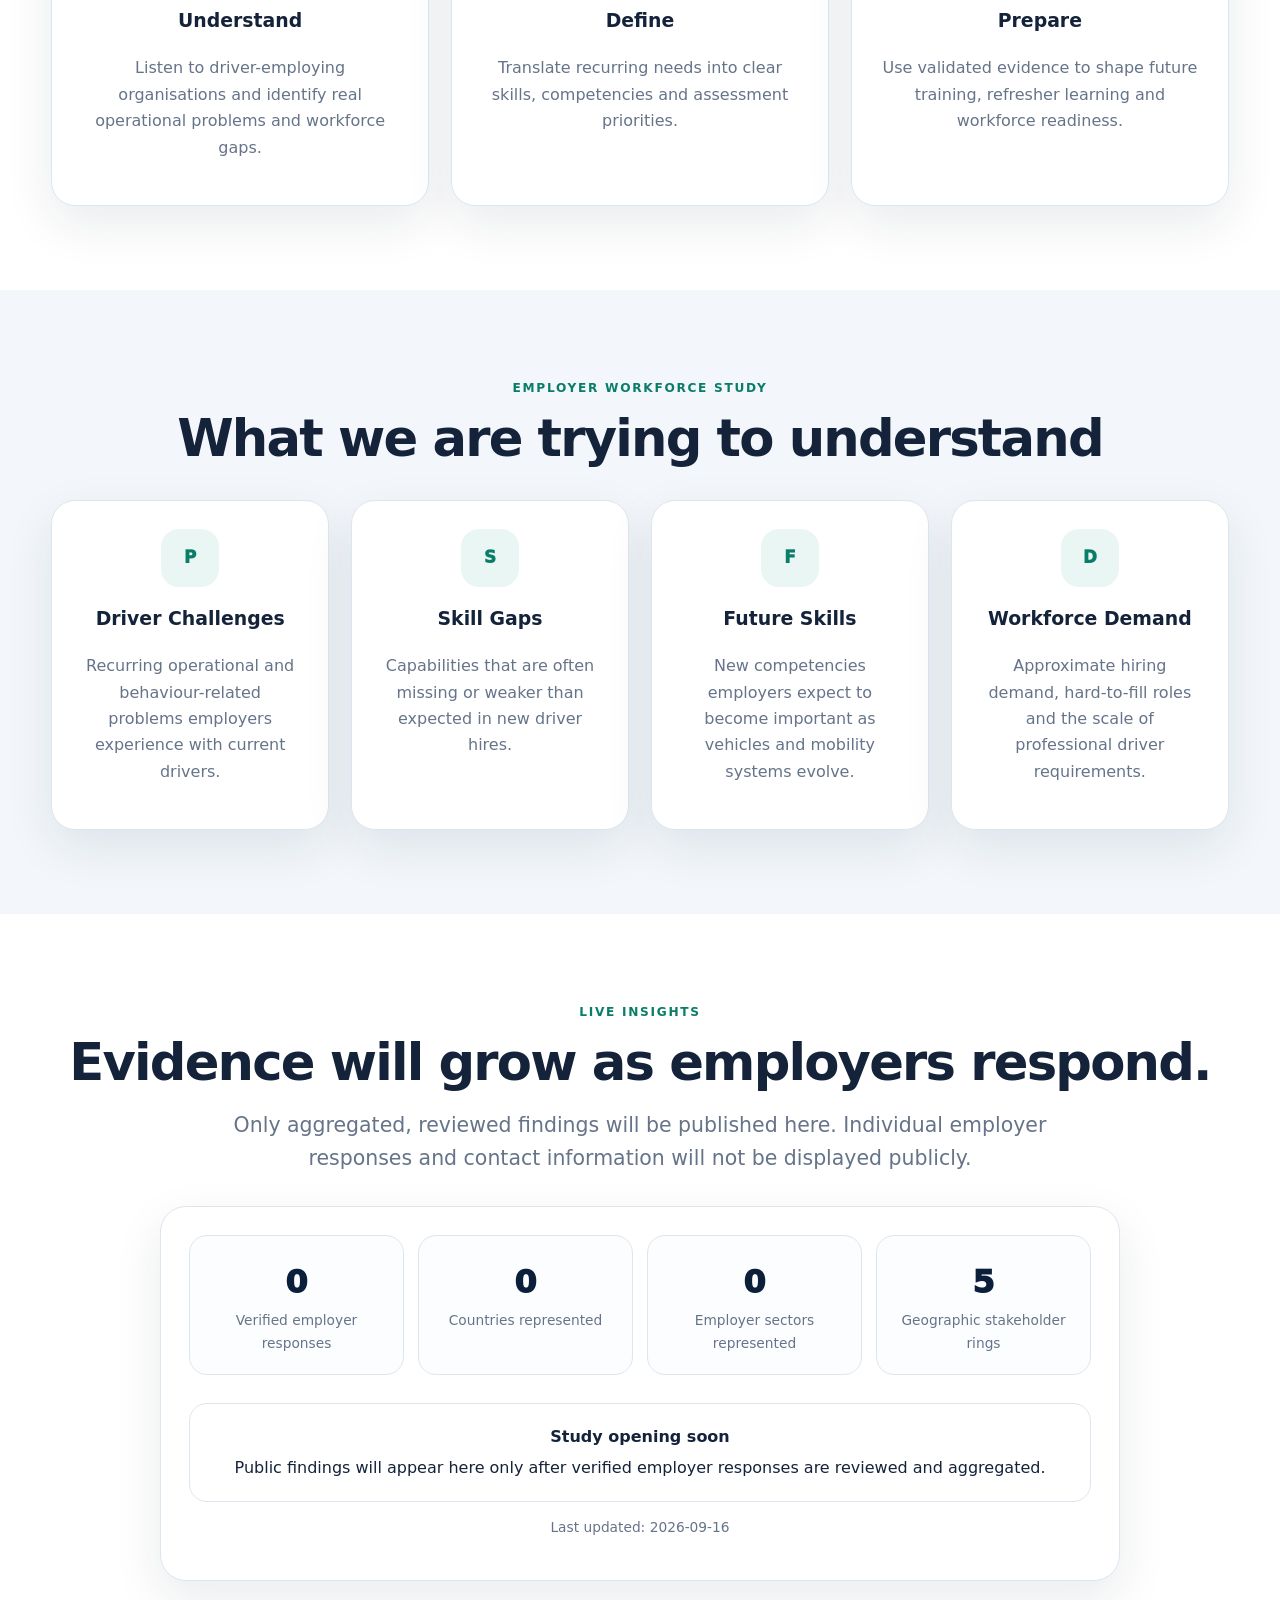
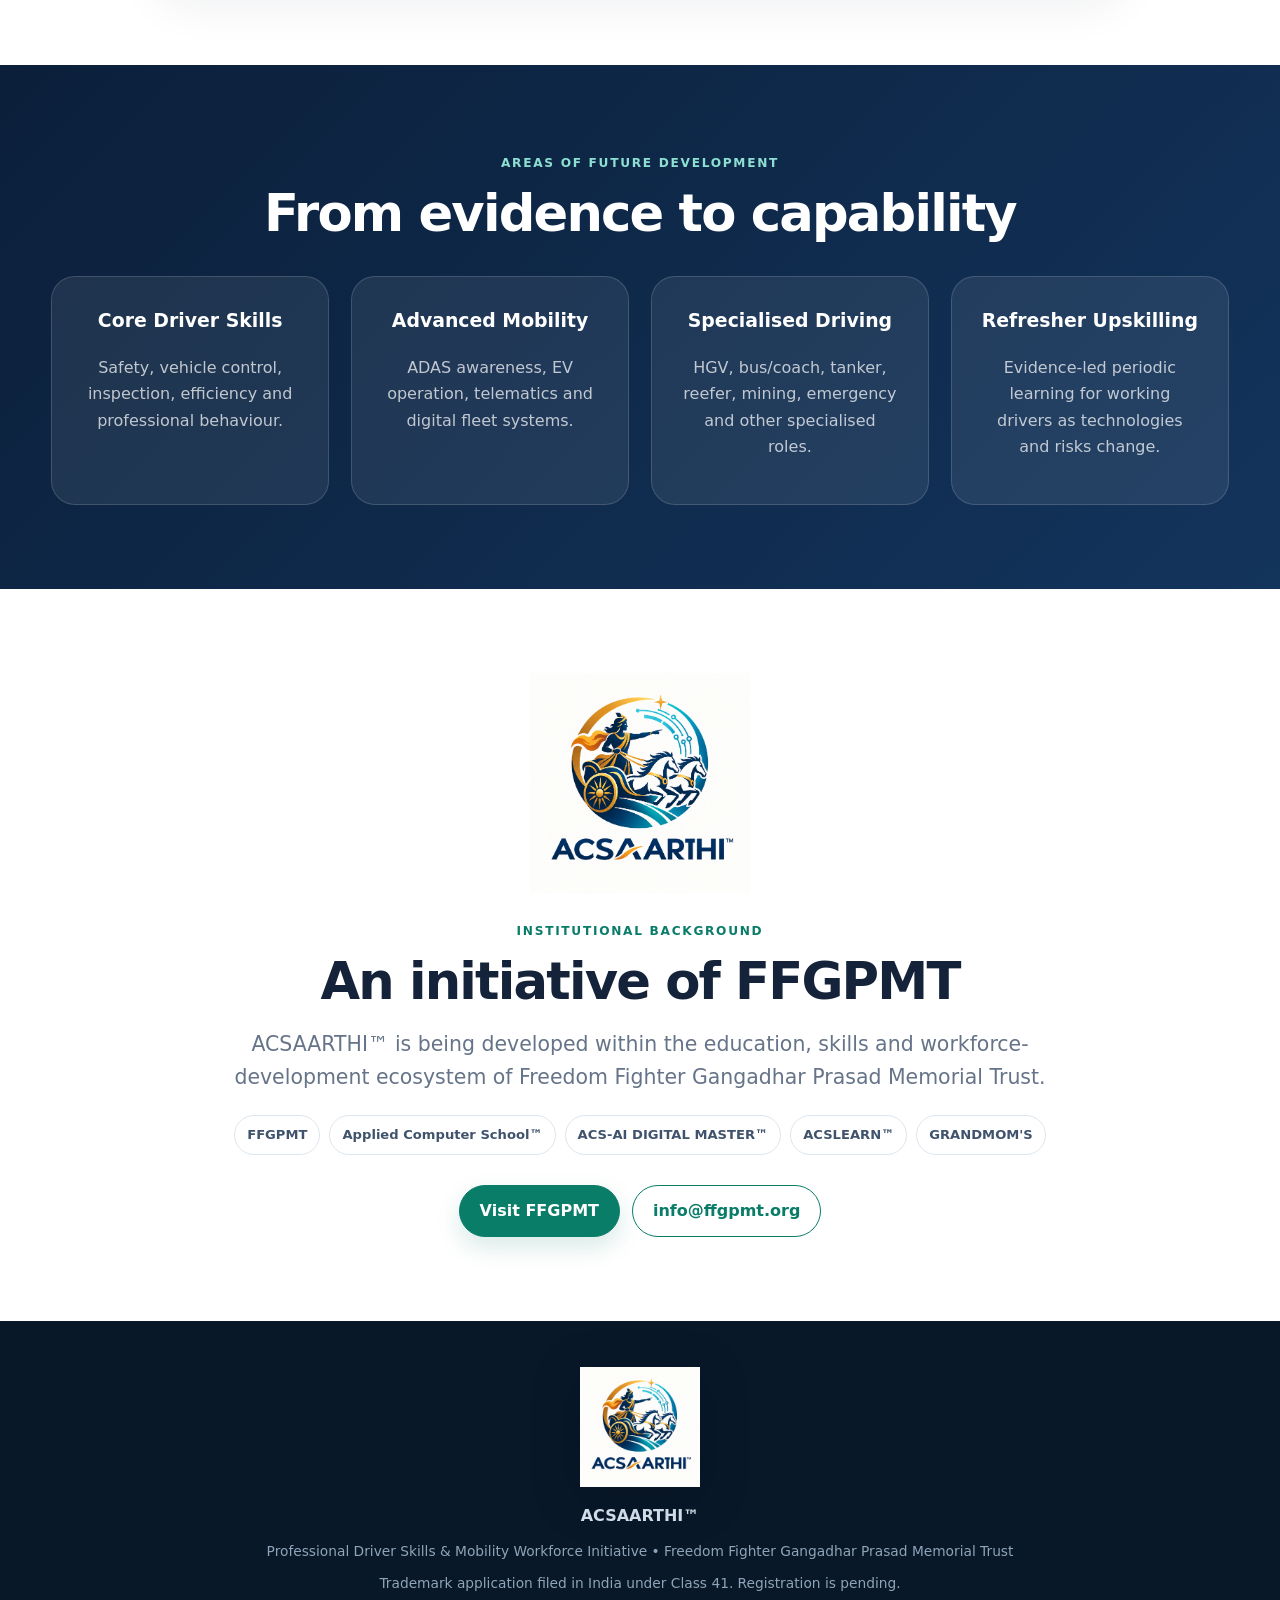
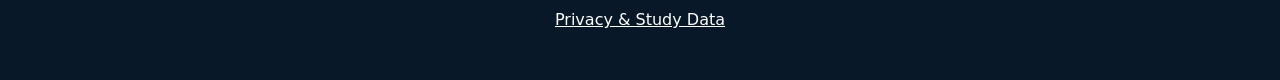
==== commit 1f1eda1d: "Add files via upload" ====
--- a/index.html
+++ b/index.html
@@ -6,16 +6,29 @@
 <meta name="description" content="ACSAARTHI™ is an evidence-led professional driver skills and mobility workforce initiative of FFGPMT.">
 <link rel="canonical" href="https://acsaarthi.com/">
 <link rel="stylesheet" href="styles.css">
+<link rel="icon" type="image/png" href="acsaarthi_logo.png">
+<link rel="apple-touch-icon" href="acsaarthi_logo.png">
+<style>
+  .acs-logo-header{width:64px;height:64px;object-fit:contain;display:block;flex:0 0 auto}
+  .acs-logo-hero{width:min(430px,82vw);height:auto;display:block;margin:0 auto 18px;filter:drop-shadow(0 18px 38px rgba(11,31,58,.10))}
+  .acs-logo-institution{width:min(220px,60vw);height:auto;display:block;margin:0 auto 24px}
+  .acs-logo-footer{width:120px;height:auto;display:block;margin:0 auto 16px;filter:drop-shadow(0 10px 24px rgba(0,0,0,.18))}
+  @media(max-width:640px){.acs-logo-header{width:54px;height:54px}.acs-logo-hero{width:min(330px,88vw)}.acs-logo-footer{width:104px}}
+</style>
 <meta property="og:title" content="ACSAARTHI™">
 <meta property="og:description" content="Professional Driver Skills & Mobility Workforce Initiative">
 <meta property="og:url" content="https://acsaarthi.com/">
 <meta property="og:type" content="website">
+<meta property="og:image" content="https://acsaarthi.com/acsaarthi_logo.png">
+<meta property="og:image:alt" content="ACSAARTHI™ logo — charioteer, mobility and AI">
+<meta name="twitter:card" content="summary_large_image">
+<meta name="twitter:image" content="https://acsaarthi.com/acsaarthi_logo.png">
 </head>
 <body>
 <header class="site-header">
   <div class="container nav">
     <a class="header-logo" href="/">
-      <div class="wordmark-mark" style="width:48px;height:48px;border-radius:14px;margin:0"><span>AS</span></div>
+      <img class="acs-logo-header" src="acsaarthi_logo.png" alt="ACSAARTHI™ logo">
       <div><strong>ACSAARTHI™</strong><span>Professional Driver Skills & Mobility Workforce Initiative</span></div>
     </a>
     <nav class="nav-links"><a href="#about">About</a><a href="#focus">Focus</a><a href="#insights">Live Insights</a><a href="#institution">Institution</a></nav>
@@ -26,8 +39,7 @@
 <section class="hero center">
   <div class="container">
     <div class="wordmark">
-      <div class="wordmark-mark"><span>AS</span></div>
-      <div class="wordmark-name">ACSAARTHI™</div>
+      <img class="acs-logo-hero" src="acsaarthi_logo.png" alt="ACSAARTHI™ logo">
       <div class="wordmark-sub">Professional Driver Skills & Mobility Workforce Initiative</div>
     </div>
     <div class="eyebrow">Evidence-led workforce development</div>
@@ -99,6 +111,7 @@
 
 <section id="institution" class="section center">
   <div class="container">
+    <img class="acs-logo-institution" src="acsaarthi_logo.png" alt="ACSAARTHI™ project logo" loading="lazy">
     <div class="eyebrow">Institutional Background</div>
     <h2>An initiative of FFGPMT</h2>
     <p class="lead">ACSAARTHI™ is being developed within the education, skills and workforce-development ecosystem of Freedom Fighter Gangadhar Prasad Memorial Trust.</p>
@@ -119,7 +132,7 @@
 
 <footer class="site-footer">
   <div class="container">
-    <div class="wordmark-mark" style="width:64px;height:64px;border-radius:20px;margin:0 auto 14px"><span>AS</span></div>
+    <img class="acs-logo-footer" src="acsaarthi_logo.png" alt="ACSAARTHI™ logo" loading="lazy">
     <div class="footer-title">ACSAARTHI™</div>
     <div class="footer-small">Professional Driver Skills & Mobility Workforce Initiative • Freedom Fighter Gangadhar Prasad Memorial Trust</div>
     <div class="footer-small">Trademark application filed in India under Class 41. Registration is pending.</div>
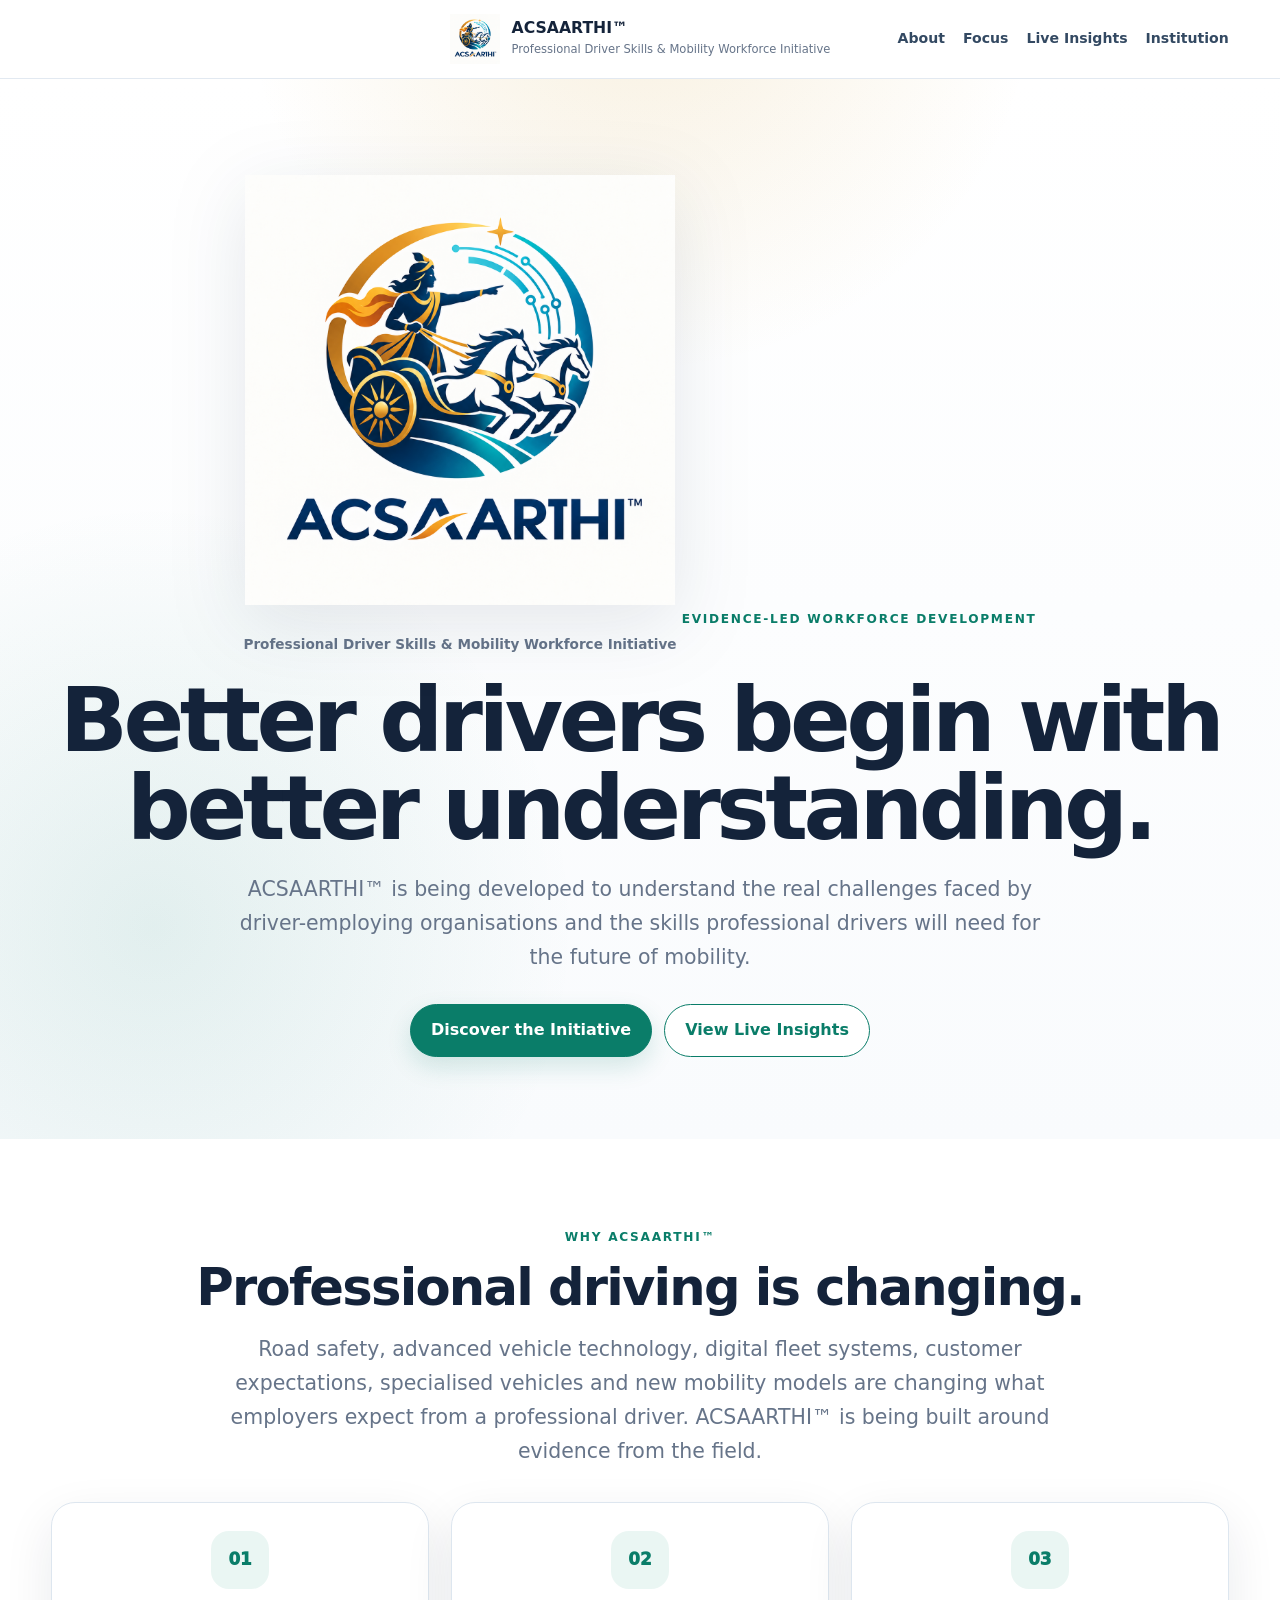
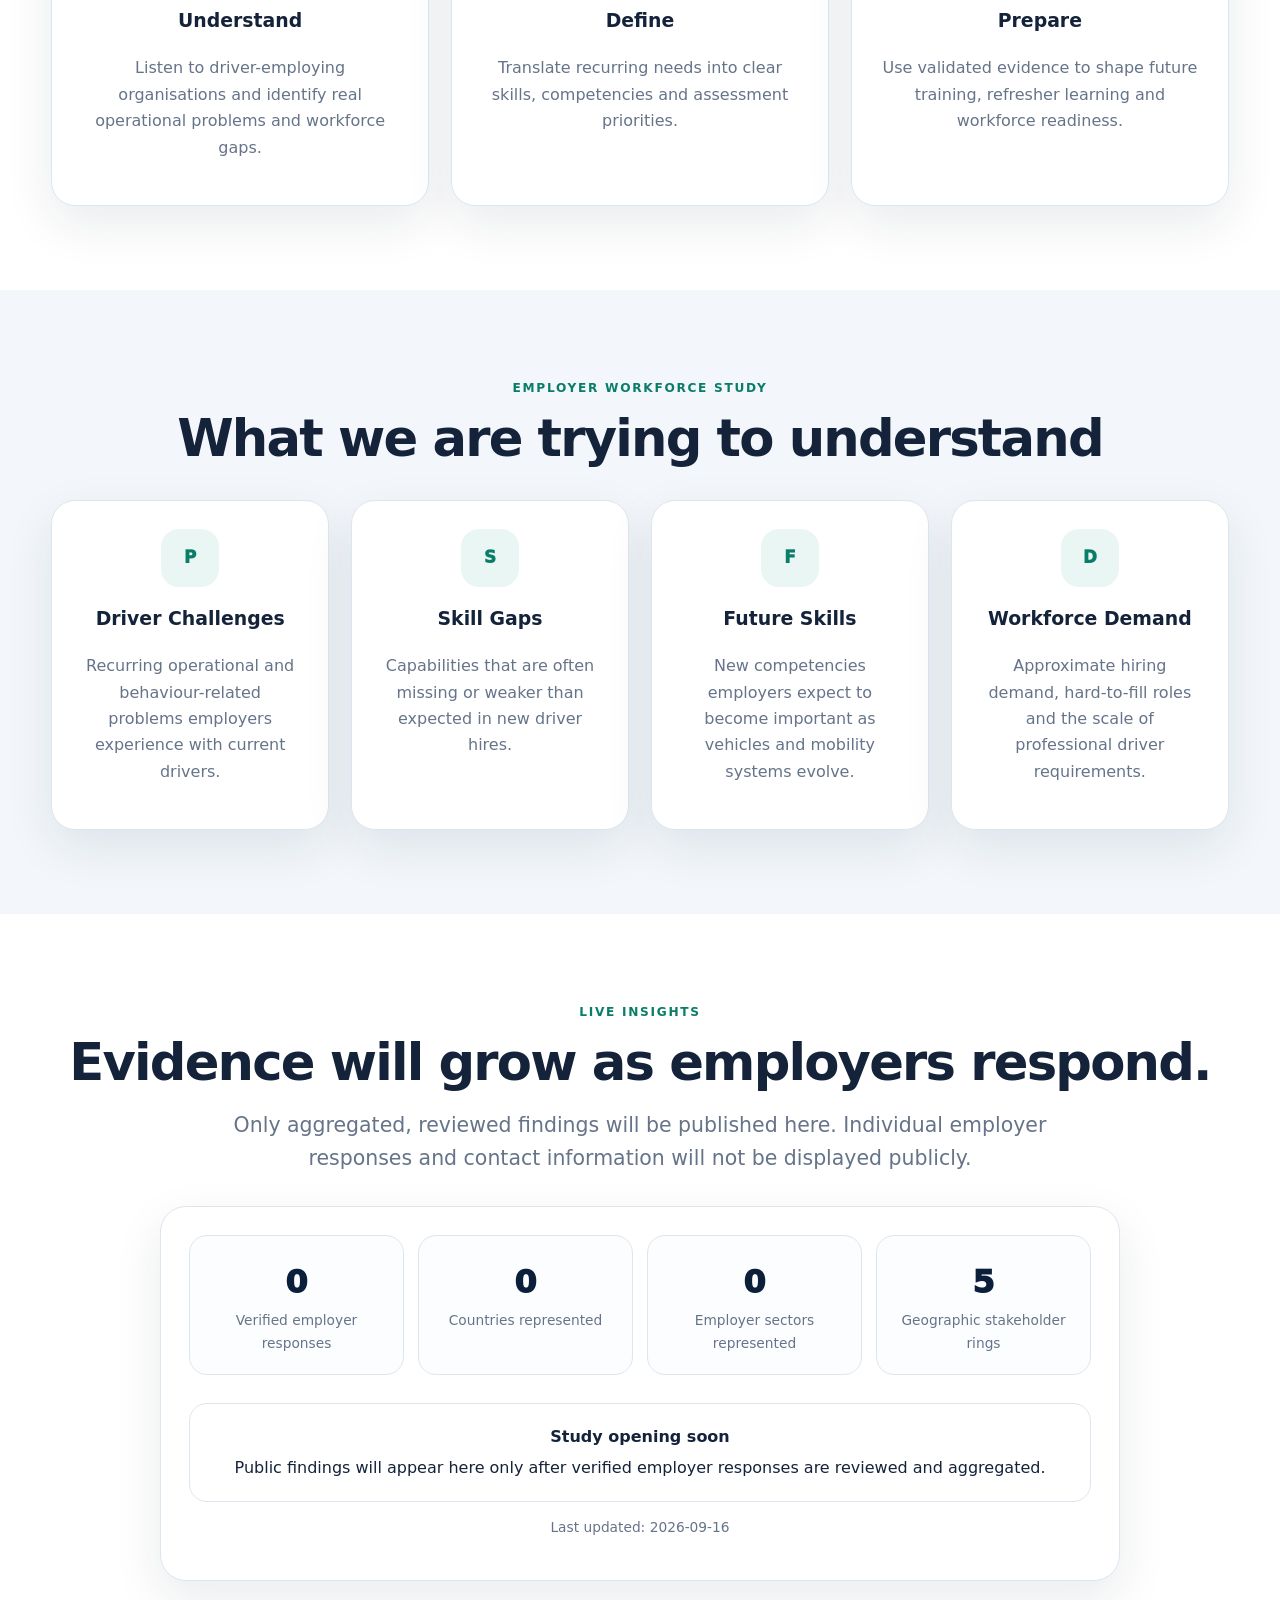
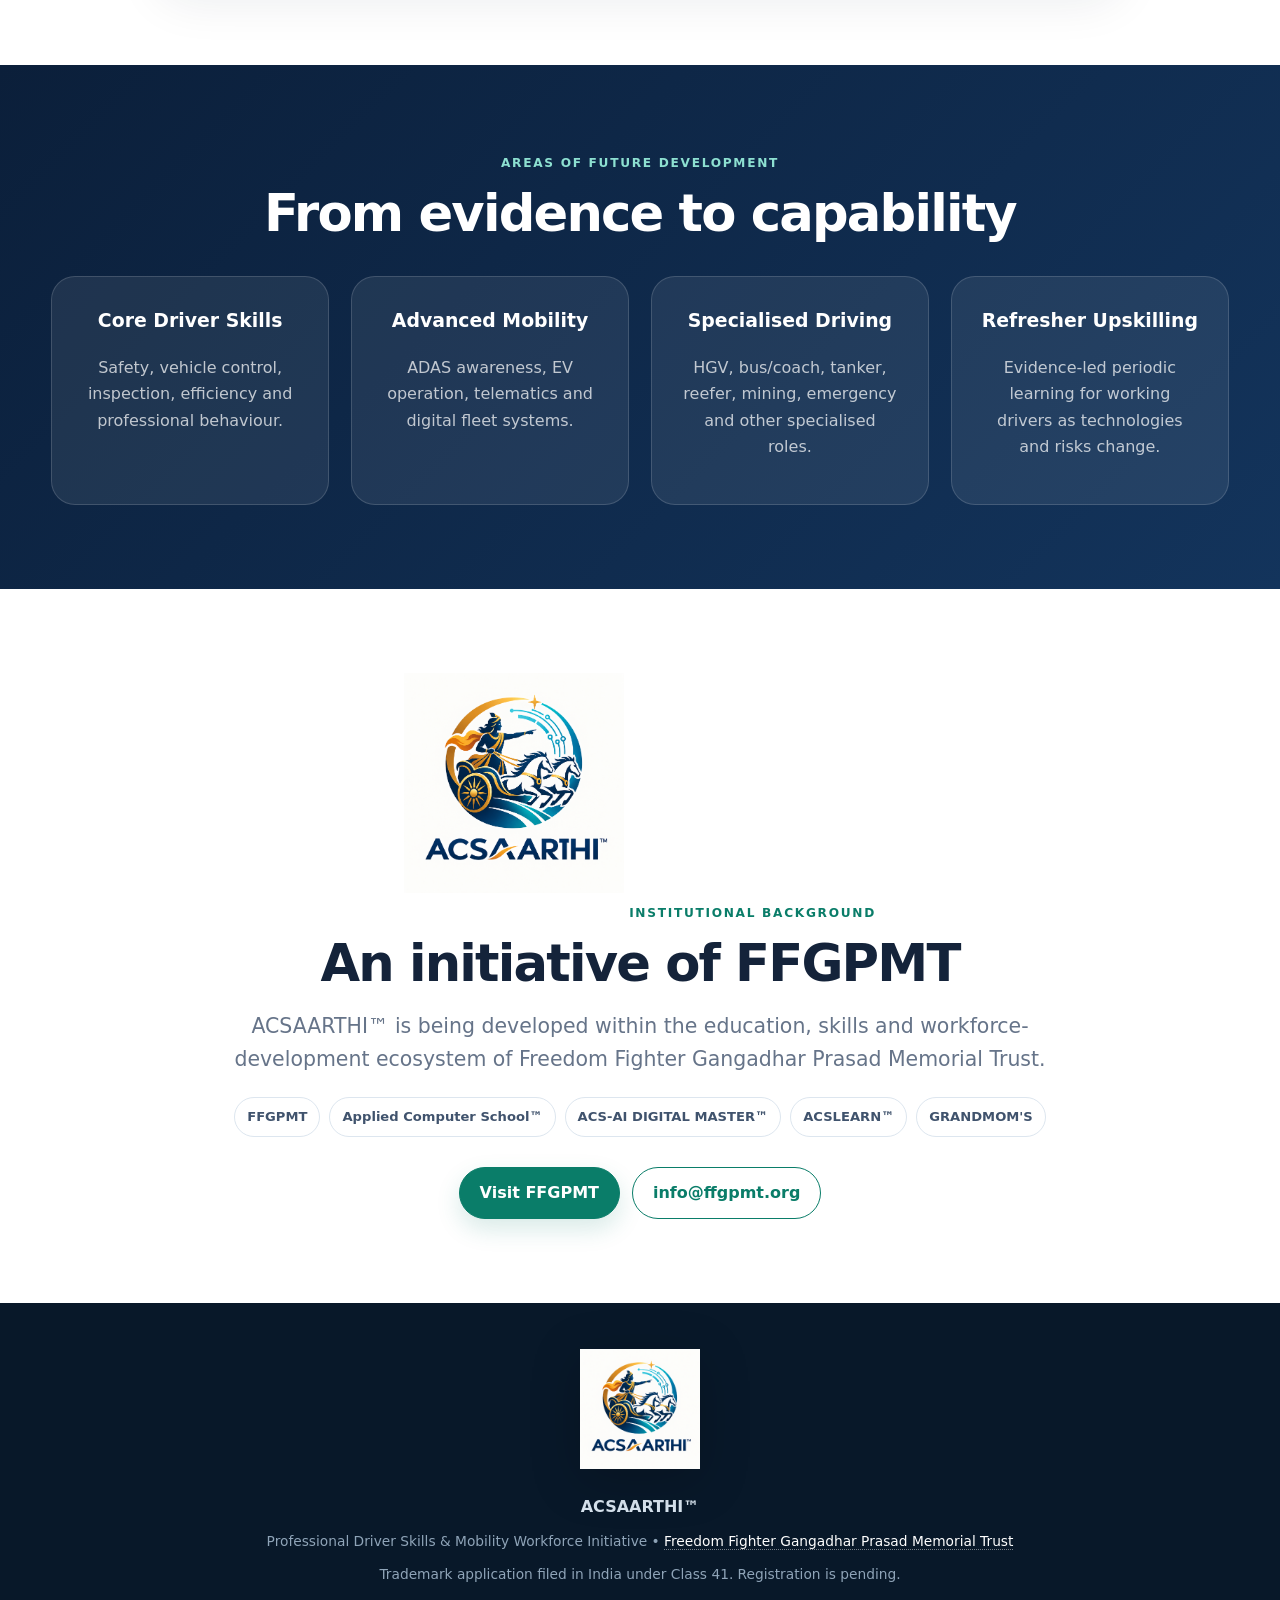
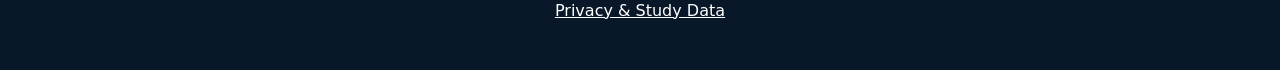
==== commit 0e7231a7: "Add files via upload" ====
--- a/index.html
+++ b/index.html
@@ -13,6 +13,11 @@
   .acs-logo-hero{width:min(430px,82vw);height:auto;display:block;margin:0 auto 18px;filter:drop-shadow(0 18px 38px rgba(11,31,58,.10))}
   .acs-logo-institution{width:min(220px,60vw);height:auto;display:block;margin:0 auto 24px}
   .acs-logo-footer{width:120px;height:auto;display:block;margin:0 auto 16px;filter:drop-shadow(0 10px 24px rgba(0,0,0,.18))}
+  .badges a.badge{text-decoration:none;transition:transform .18s ease,box-shadow .18s ease,border-color .18s ease}
+  .badges a.badge:hover{transform:translateY(-2px);box-shadow:0 10px 24px rgba(11,31,58,.10);border-color:#a9c9c2}
+  .institution-logo-link{display:inline-block;text-decoration:none}
+  .footer-trust-link{color:inherit;text-decoration:none;border-bottom:1px dotted rgba(255,255,255,.45)}
+  .footer-trust-link:hover{border-bottom-color:currentColor}
   @media(max-width:640px){.acs-logo-header{width:54px;height:54px}.acs-logo-hero{width:min(330px,88vw)}.acs-logo-footer{width:104px}}
 </style>
 <meta property="og:title" content="ACSAARTHI™">
@@ -39,7 +44,9 @@
 <section class="hero center">
   <div class="container">
     <div class="wordmark">
-      <img class="acs-logo-hero" src="acsaarthi_logo.png" alt="ACSAARTHI™ logo">
+      <a class="institution-logo-link" href="https://acsaarthi.com/" aria-label="ACSAARTHI home">
+        <img class="acs-logo-hero" src="acsaarthi_logo.png" alt="ACSAARTHI™ logo">
+      </a>
       <div class="wordmark-sub">Professional Driver Skills & Mobility Workforce Initiative</div>
     </div>
     <div class="eyebrow">Evidence-led workforce development</div>
@@ -111,19 +118,21 @@
 
 <section id="institution" class="section center">
   <div class="container">
-    <img class="acs-logo-institution" src="acsaarthi_logo.png" alt="ACSAARTHI™ project logo" loading="lazy">
+    <a class="institution-logo-link" href="https://acsaarthi.com/" aria-label="ACSAARTHI home">
+      <img class="acs-logo-institution" src="acsaarthi_logo.png" alt="ACSAARTHI™ project logo" loading="lazy">
+    </a>
     <div class="eyebrow">Institutional Background</div>
     <h2>An initiative of FFGPMT</h2>
     <p class="lead">ACSAARTHI™ is being developed within the education, skills and workforce-development ecosystem of Freedom Fighter Gangadhar Prasad Memorial Trust.</p>
-    <div class="badges">
-      <span class="badge">FFGPMT</span>
-      <span class="badge">Applied Computer School™</span>
-      <span class="badge">ACS-AI DIGITAL MASTER™</span>
-      <span class="badge">ACSLEARN™</span>
-      <span class="badge">GRANDMOM'S</span>
+    <div class="badges" aria-label="FFGPMT ecosystem websites">
+      <a class="badge" href="https://ffgpmt.org/" target="_blank" rel="noopener noreferrer" title="Visit Freedom Fighter Gangadhar Prasad Memorial Trust">FFGPMT</a>
+      <a class="badge" href="https://acs1.in/" target="_blank" rel="noopener noreferrer" title="Visit Applied Computer School">Applied Computer School™</a>
+      <a class="badge" href="https://acs-aidigitalmaster.org/" target="_blank" rel="noopener noreferrer" title="Visit ACS-AI DIGITAL MASTER">ACS-AI DIGITAL MASTER™</a>
+      <a class="badge" href="https://acslearn.com/" target="_blank" rel="noopener noreferrer" title="Visit ACSLEARN">ACSLEARN™</a>
+      <a class="badge" href="https://ffgpmt.org/#journey" target="_blank" rel="noopener noreferrer" title="View GRANDMOM'S within the FFGPMT journey">GRANDMOM'S</a>
     </div>
     <div class="actions">
-      <a class="btn" href="https://ffgpmt.org/">Visit FFGPMT</a>
+      <a class="btn" href="https://ffgpmt.org/" target="_blank" rel="noopener noreferrer">Visit FFGPMT</a>
       <a class="btn alt" href="mailto:info@ffgpmt.org">info@ffgpmt.org</a>
     </div>
   </div>
@@ -132,9 +141,11 @@
 
 <footer class="site-footer">
   <div class="container">
-    <img class="acs-logo-footer" src="acsaarthi_logo.png" alt="ACSAARTHI™ logo" loading="lazy">
+    <a class="institution-logo-link" href="https://acsaarthi.com/" aria-label="ACSAARTHI home">
+      <img class="acs-logo-footer" src="acsaarthi_logo.png" alt="ACSAARTHI™ logo" loading="lazy">
+    </a>
     <div class="footer-title">ACSAARTHI™</div>
-    <div class="footer-small">Professional Driver Skills & Mobility Workforce Initiative • Freedom Fighter Gangadhar Prasad Memorial Trust</div>
+    <div class="footer-small">Professional Driver Skills & Mobility Workforce Initiative • <a class="footer-trust-link" href="https://ffgpmt.org/" target="_blank" rel="noopener noreferrer">Freedom Fighter Gangadhar Prasad Memorial Trust</a></div>
     <div class="footer-small">Trademark application filed in India under Class 41. Registration is pending.</div>
     <div style="margin-top:12px"><a href="/privacy.html">Privacy & Study Data</a></div>
   </div>
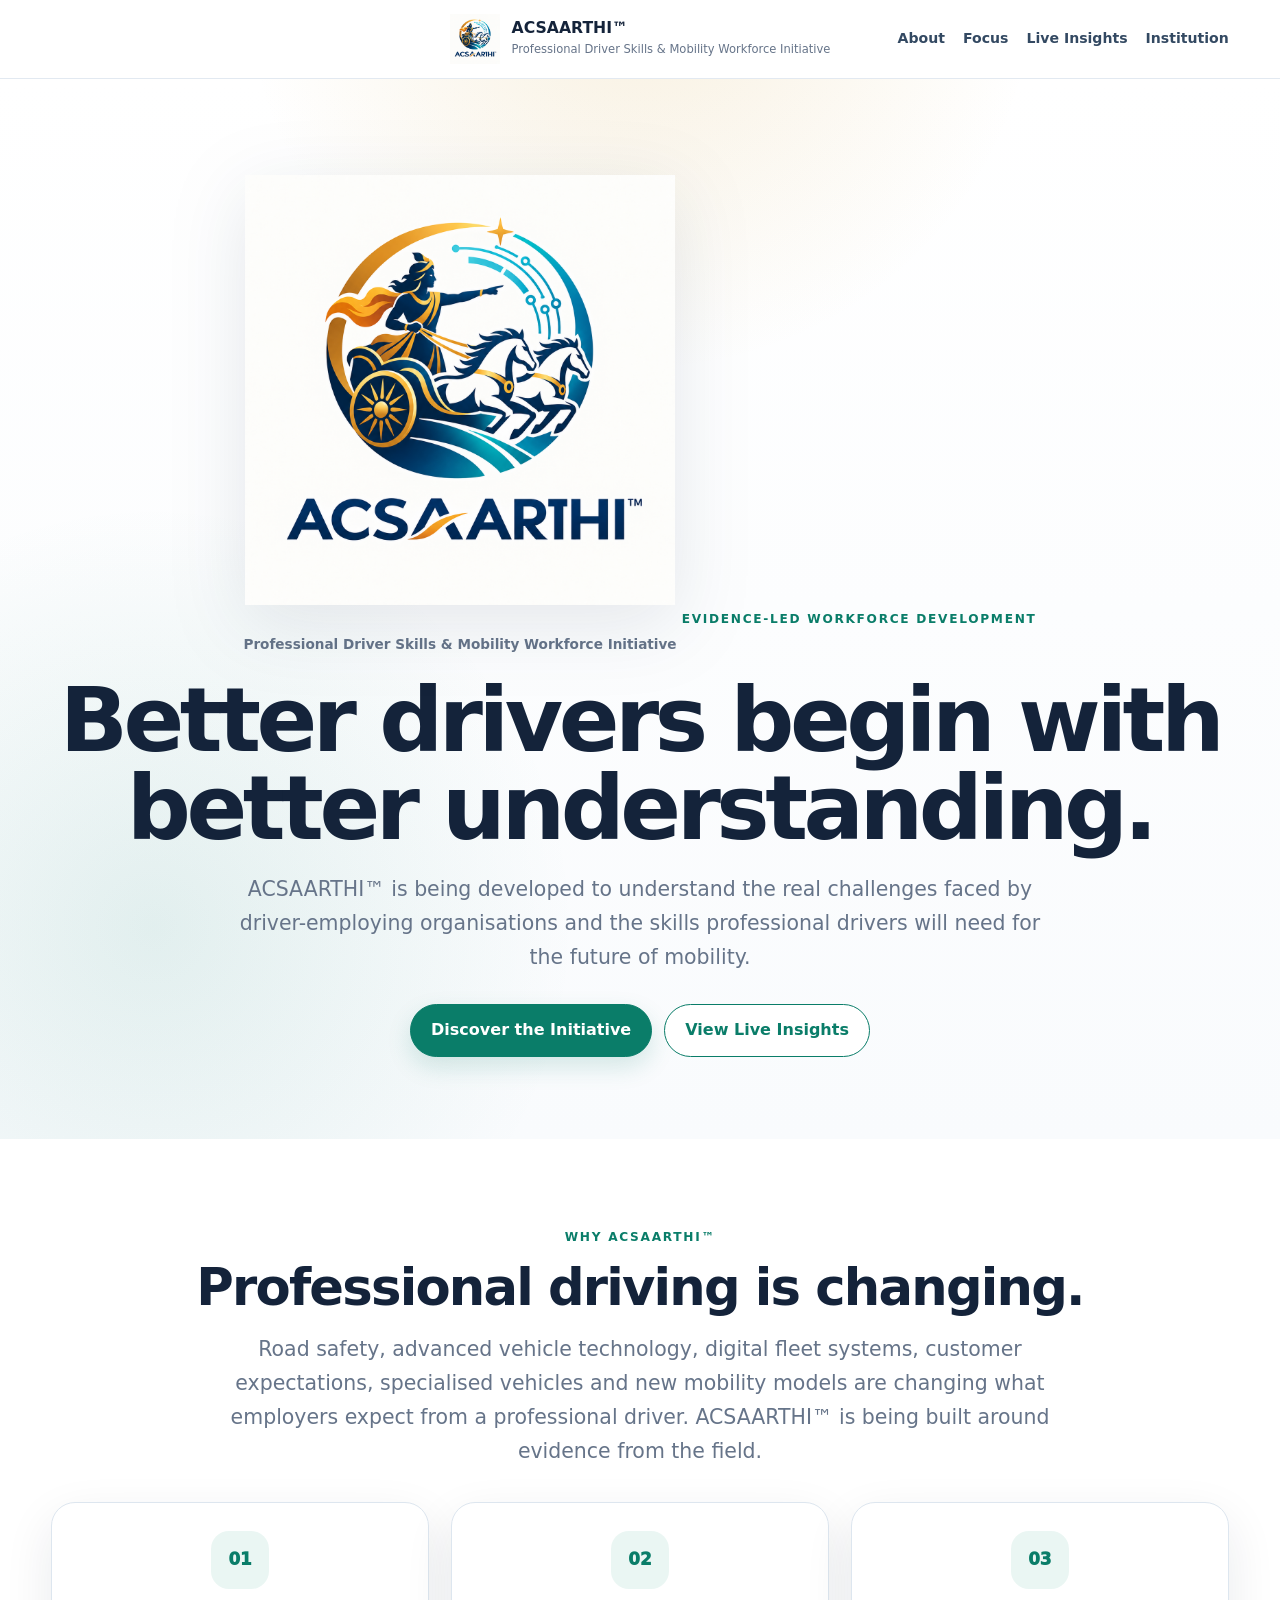
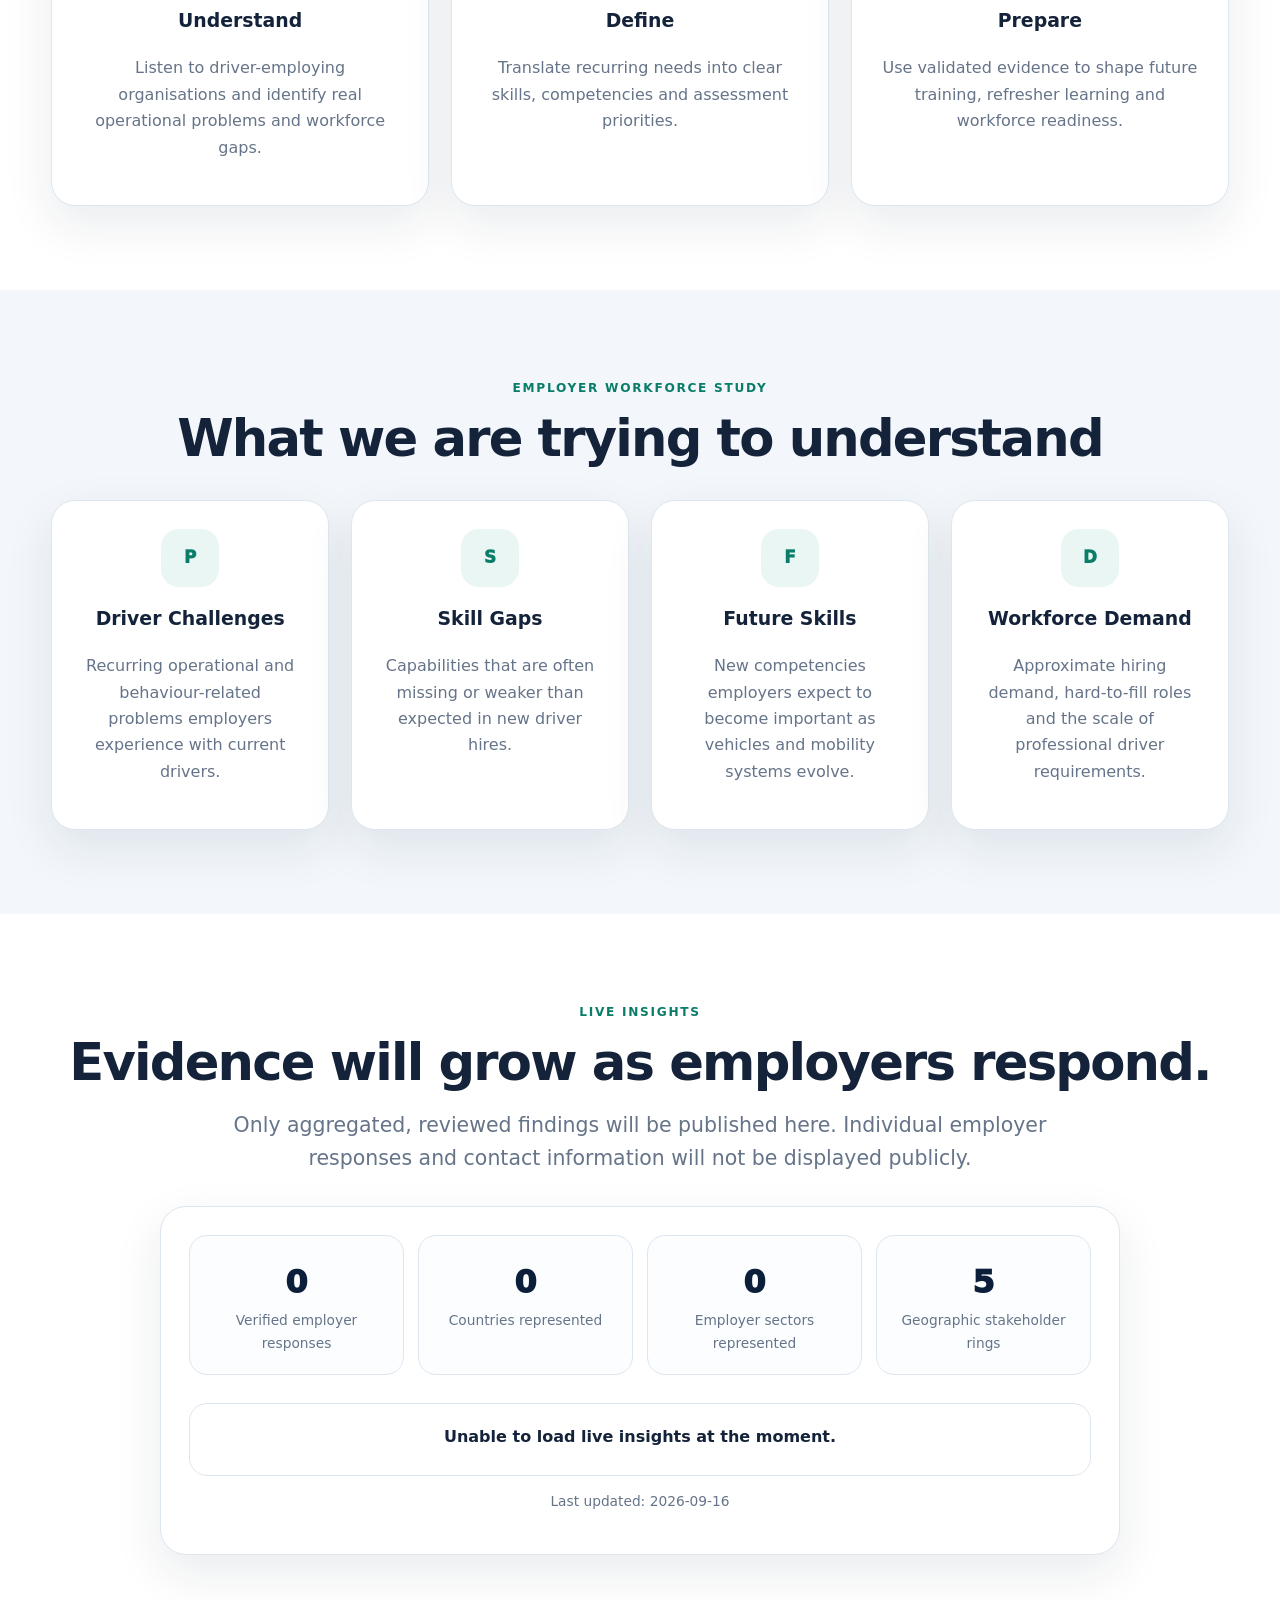
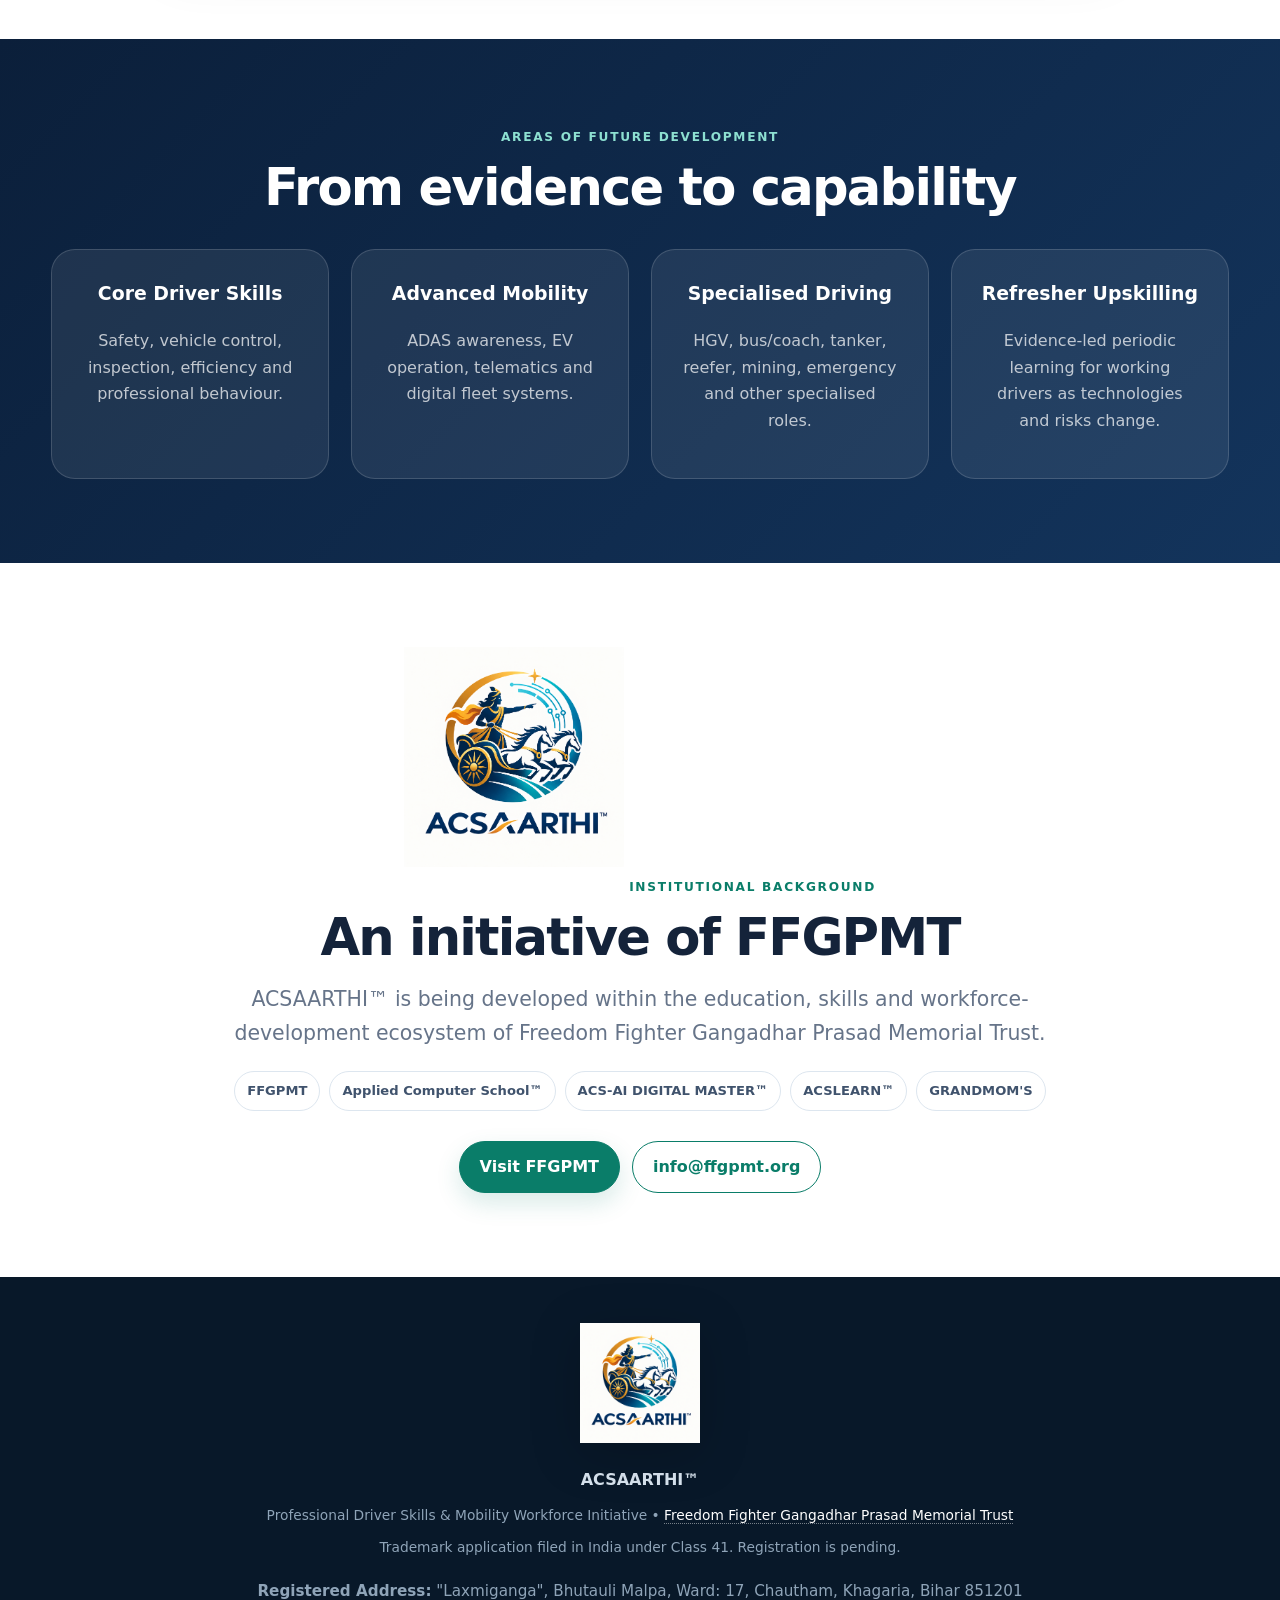
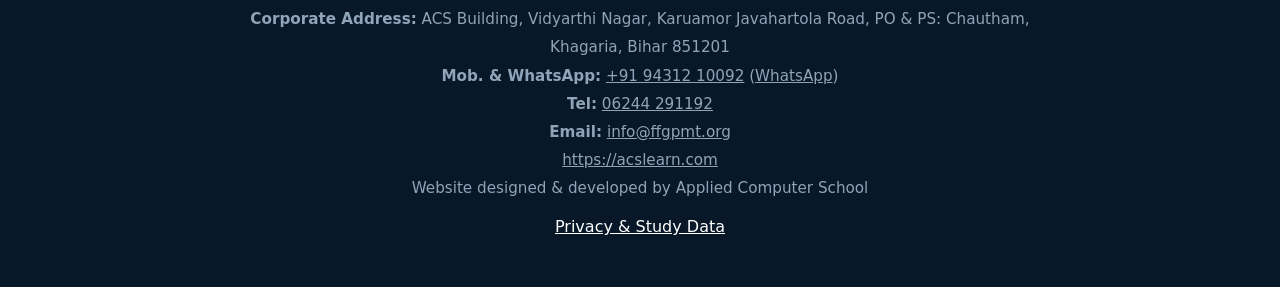
==== commit 469d007d: "Add files via upload" ====
--- a/index.html
+++ b/index.html
@@ -18,6 +18,8 @@
   .institution-logo-link{display:inline-block;text-decoration:none}
   .footer-trust-link{color:inherit;text-decoration:none;border-bottom:1px dotted rgba(255,255,255,.45)}
   .footer-trust-link:hover{border-bottom-color:currentColor}
+  .ffg-common{max-width:780px;margin:18px auto 0;font-size:.95rem;line-height:1.85}
+  .ffg-common a{color:inherit}
   @media(max-width:640px){.acs-logo-header{width:54px;height:54px}.acs-logo-hero{width:min(330px,88vw)}.acs-logo-footer{width:104px}}
 </style>
 <meta property="og:title" content="ACSAARTHI™">
@@ -25,7 +27,7 @@
 <meta property="og:url" content="https://acsaarthi.com/">
 <meta property="og:type" content="website">
 <meta property="og:image" content="https://acsaarthi.com/acsaarthi_logo.png">
-<meta property="og:image:alt" content="ACSAARTHI™ logo — charioteer, mobility and AI">
+<meta property="og:image:alt" content="ACSAARTHI™ logo: charioteer, mobility and AI">
 <meta name="twitter:card" content="summary_large_image">
 <meta name="twitter:image" content="https://acsaarthi.com/acsaarthi_logo.png">
 </head>
@@ -129,7 +131,7 @@
       <a class="badge" href="https://acs1.in/" target="_blank" rel="noopener noreferrer" title="Visit Applied Computer School">Applied Computer School™</a>
       <a class="badge" href="https://acs-aidigitalmaster.org/" target="_blank" rel="noopener noreferrer" title="Visit ACS-AI DIGITAL MASTER">ACS-AI DIGITAL MASTER™</a>
       <a class="badge" href="https://acslearn.com/" target="_blank" rel="noopener noreferrer" title="Visit ACSLEARN">ACSLEARN™</a>
-      <a class="badge" href="https://ffgpmt.org/#journey" target="_blank" rel="noopener noreferrer" title="View GRANDMOM'S within the FFGPMT journey">GRANDMOM'S</a>
+      <a class="badge" href="https://ffgpmt.org/#programs" target="_blank" rel="noopener noreferrer" title="View GRANDMOM'S within the FFGPMT programmes">GRANDMOM'S</a>
     </div>
     <div class="actions">
       <a class="btn" href="https://ffgpmt.org/" target="_blank" rel="noopener noreferrer">Visit FFGPMT</a>
@@ -147,6 +149,15 @@
     <div class="footer-title">ACSAARTHI™</div>
     <div class="footer-small">Professional Driver Skills & Mobility Workforce Initiative • <a class="footer-trust-link" href="https://ffgpmt.org/" target="_blank" rel="noopener noreferrer">Freedom Fighter Gangadhar Prasad Memorial Trust</a></div>
     <div class="footer-small">Trademark application filed in India under Class 41. Registration is pending.</div>
+    <div class="footer-small ffg-common">
+      <strong>Registered Address:</strong> &quot;Laxmiganga&quot;, Bhutauli Malpa, Ward: 17, Chautham, Khagaria, Bihar 851201<br>
+      <strong>Corporate Address:</strong> ACS Building, Vidyarthi Nagar, Karuamor Javahartola Road, PO &amp; PS: Chautham, Khagaria, Bihar 851201<br>
+      <strong>Mob. &amp; WhatsApp:</strong> <a href="tel:+919431210092">+91 94312 10092</a> (<a href="https://wa.me/919431210092" target="_blank" rel="noopener">WhatsApp</a>)<br>
+      <strong>Tel:</strong> <a href="tel:+916244291192">06244 291192</a><br>
+      <strong>Email:</strong> <a href="mailto:info@ffgpmt.org">info@ffgpmt.org</a><br>
+      <a href="https://acslearn.com/" target="_blank" rel="noopener">https://acslearn.com</a><br>
+      Website designed &amp; developed by Applied Computer School
+    </div>
     <div style="margin-top:12px"><a href="/privacy.html">Privacy & Study Data</a></div>
   </div>
 </footer>
